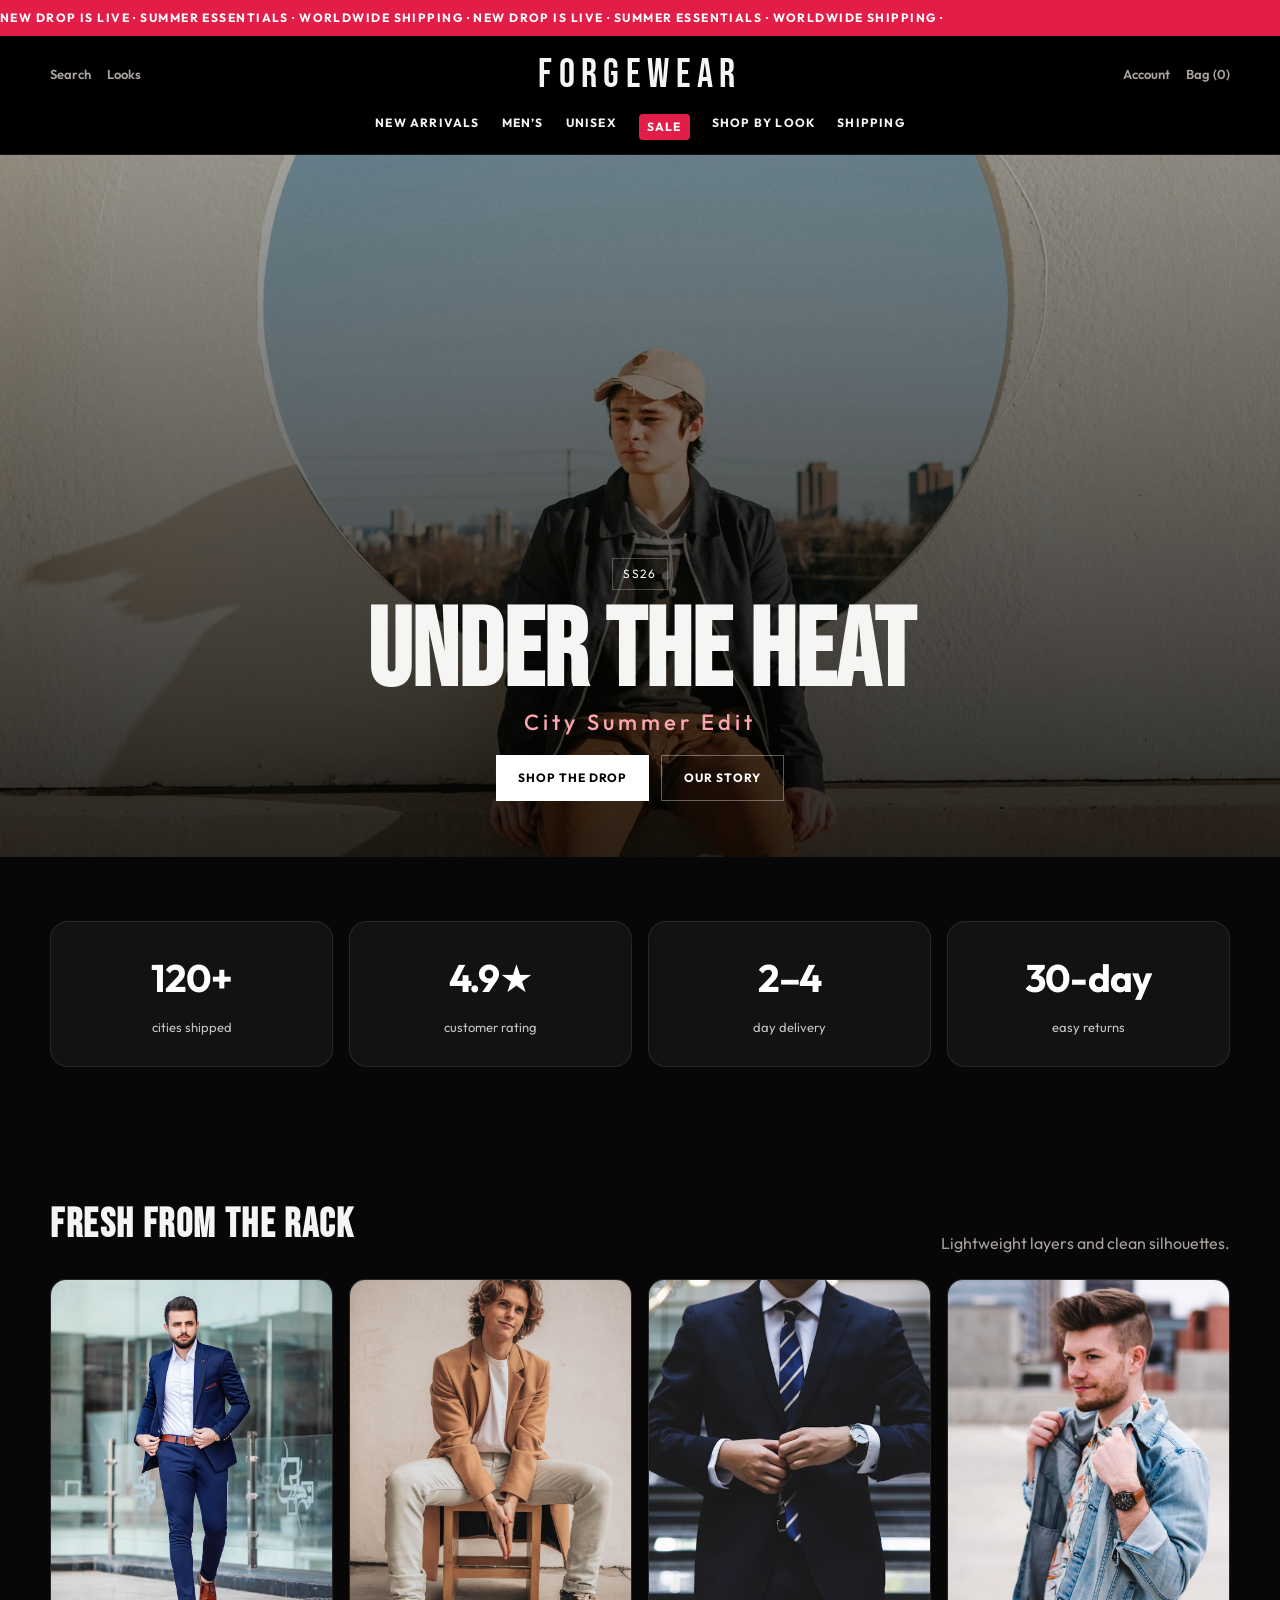
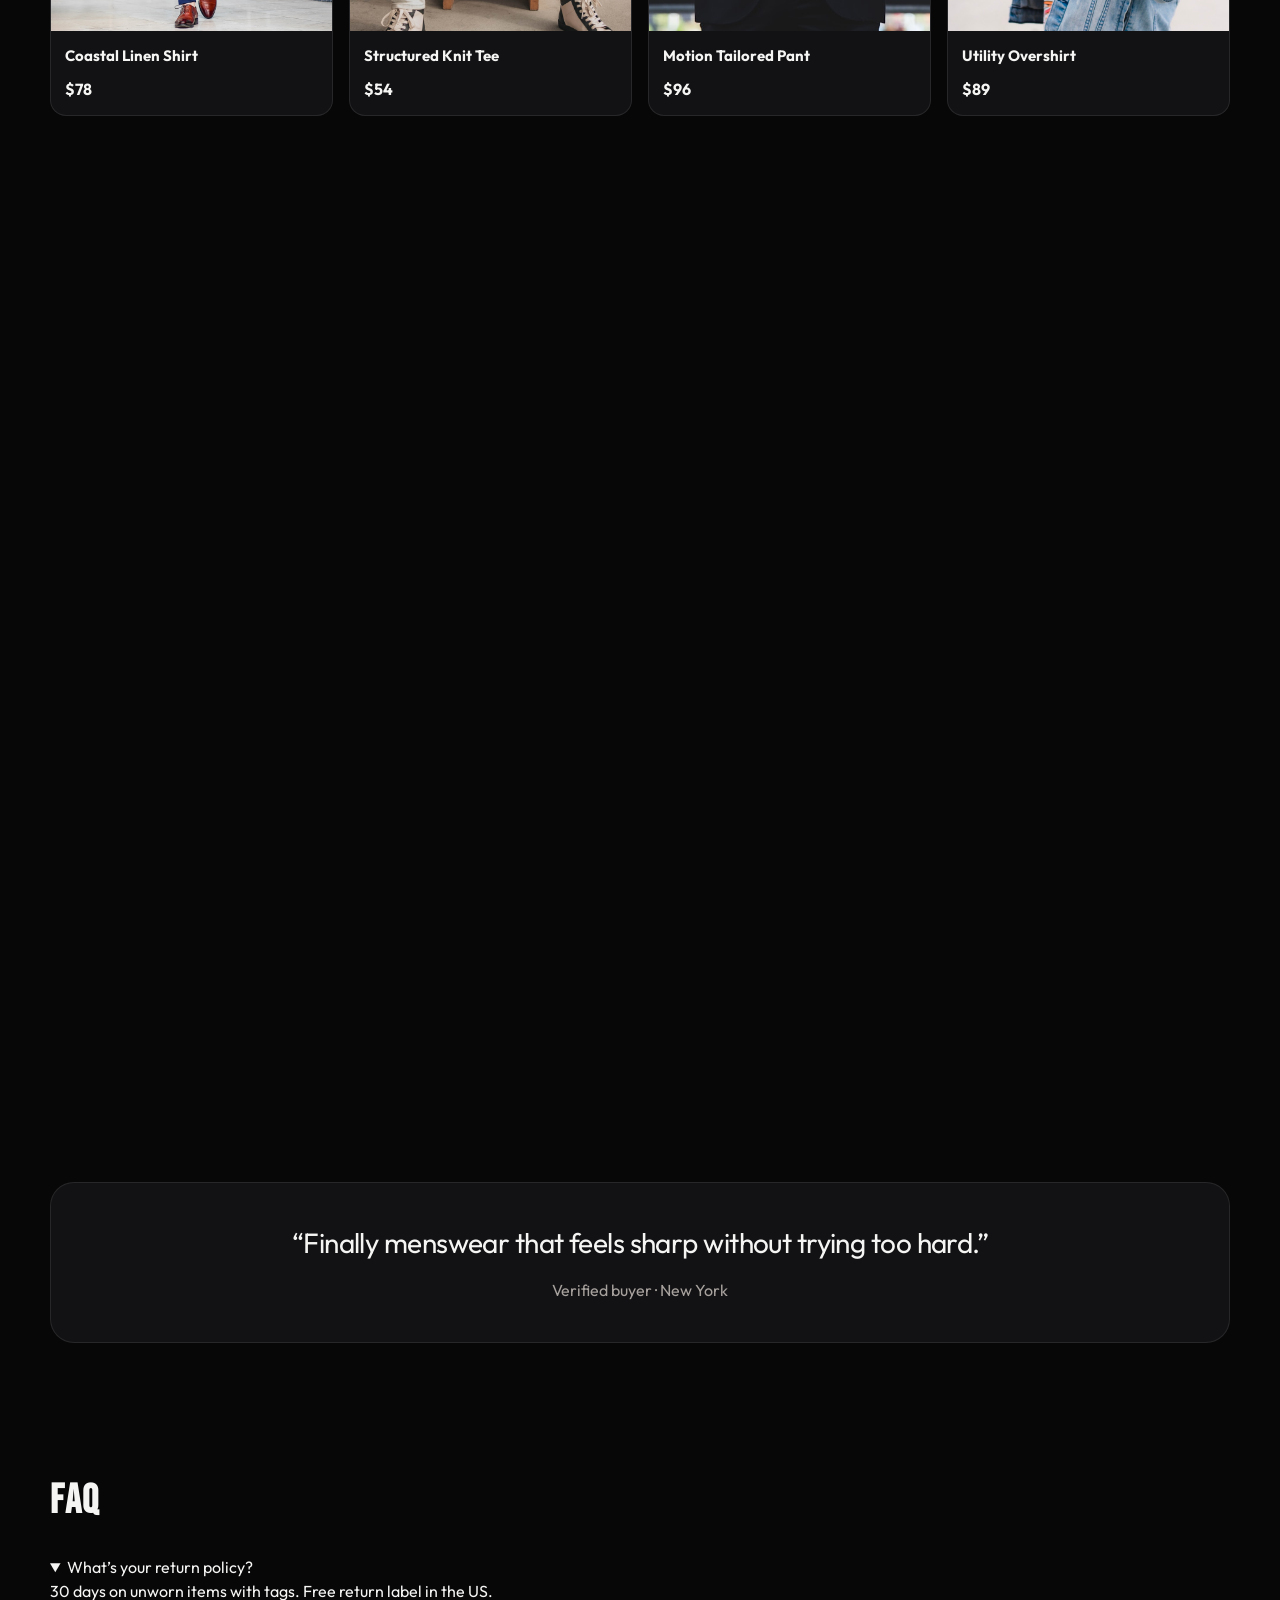
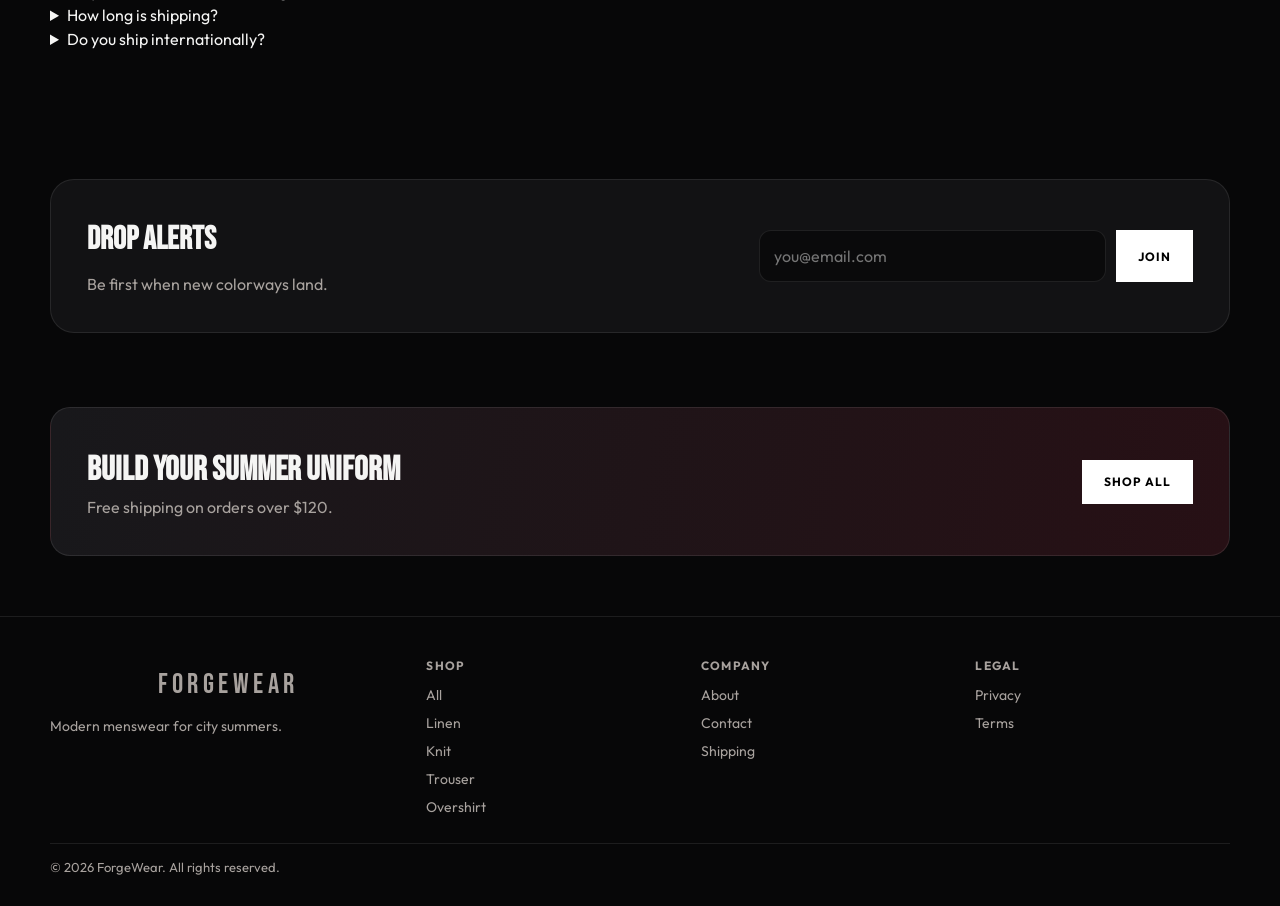
==== index.html @ 81a0ea83 "Add full professional sections and richer contact forms." ====
<!DOCTYPE html><html lang="en"><head><meta charset="utf-8"/><meta name="viewport" content="width=device-width,initial-scale=1"/>
<title>ForgeWear | Modern Menswear</title>
<meta name="description" content="ForgeWear premium menswear — seasonal drops, curated looks, fast checkout."/>
<link href="https://fonts.googleapis.com/css2?family=Bebas+Neue&family=Outfit:wght@400;500;600;700;800&display=swap" rel="stylesheet"/><link rel="stylesheet" href="styles.css"/></head><body>
<div class="ticker" aria-hidden="true"><div class="ticker-track">New drop is live · Summer essentials · Worldwide shipping · New drop is live · Summer essentials · Worldwide shipping · </div></div><header><div class="wrap nav">
<div class="nav-side"><a href="shop.html">Search</a><a href="about.html">Looks</a></div>
<a class="logo" href="index.html">FORGEWEAR</a>
<div class="nav-side right"><a href="contact.html">Account</a><a href="cart.html">Bag (<span data-cart-count>0</span>)</a><button class="nav-toggle" id="navToggle" aria-label="Menu">☰</button></div>
<nav class="nav-links-mobile" id="navLinks" style="display:none"><a href="shop.html">Shop</a><a href="about.html">About</a><a href="contact.html">Contact</a><a href="cart.html">Cart</a></nav>
</div>
<nav class="wrap menu"><a href="shop.html">New Arrivals</a><a href="shop.html">Men’s</a><a href="shop.html">Unisex</a><a class="sale" href="shop.html">Sale</a><a href="about.html">Shop by Look</a><a href="shipping.html">Shipping</a></nav></header>
<section class="hero" style="background-image:url('images/hero.jpg')"><div class="wrap hero-inner">
<span class="season">SS26</span><h1>UNDER THE HEAT<em>City Summer Edit</em></h1>
<div class="hero-actions"><a class="btn btn-solid" href="shop.html">Shop the Drop</a><a class="btn btn-line" href="about.html">Our Story</a></div>
</div></section>

<section><div class="wrap"><div class="stats-strip reveal" style="color:#fff">
<div class="stat-box" style="background:#121214;border-color:rgba(255,255,255,.09)"><b>120+</b><span>cities shipped</span></div>
<div class="stat-box" style="background:#121214;border-color:rgba(255,255,255,.09)"><b>4.9★</b><span>customer rating</span></div>
<div class="stat-box" style="background:#121214;border-color:rgba(255,255,255,.09)"><b>2–4</b><span>day delivery</span></div>
<div class="stat-box" style="background:#121214;border-color:rgba(255,255,255,.09)"><b>30-day</b><span>easy returns</span></div>
</div></div></section>

<section><div class="wrap"><div class="section-head reveal"><h2>FRESH FROM THE RACK</h2><p>Lightweight layers and clean silhouettes.</p></div>
<div class="grid"><a class="product reveal" href="product-linen.html"><img src="images/p1.jpg" alt="Coastal Linen Shirt"/><div class="product-body"><h3>Coastal Linen Shirt</h3><div class="price">$78</div></div></a><a class="product reveal" href="product-knit.html"><img src="images/p2.jpg" alt="Structured Knit Tee"/><div class="product-body"><h3>Structured Knit Tee</h3><div class="price">$54</div></div></a><a class="product reveal" href="product-trouser.html"><img src="images/p3.jpg" alt="Motion Tailored Pant"/><div class="product-body"><h3>Motion Tailored Pant</h3><div class="price">$96</div></div></a><a class="product reveal" href="product-jacket.html"><img src="images/p4.jpg" alt="Utility Overshirt"/><div class="product-body"><h3>Utility Overshirt</h3><div class="price">$89</div></div></a></div></div></section>

<section><div class="wrap"><div class="section-head reveal"><h2>HOW WE MAKE IT</h2></div>
<div class="process reveal">
<div class="step"><h3>Design</h3><p>City-tested fits and fabric hand-feel first.</p></div>
<div class="step"><h3>Source</h3><p>Responsible mills and durable hardware.</p></div>
<div class="step"><h3>Produce</h3><p>Small-batch drops to keep quality high.</p></div>
<div class="step"><h3>Deliver</h3><p>Fast shipping and 30-day returns.</p></div>
</div></div></section>

<section><div class="wrap grid-2">
<img class="split-img reveal" src="images/store.jpg" alt="Store"/>
<div class="reveal"><h2 style="font-family:Bebas Neue,sans-serif;font-size:40px">CITY-READY ESSENTIALS</h2>
<p class="muted" style="margin:12px 0">Pieces that earn a permanent spot in your rotation — no seasonal gimmicks.</p>
<a class="btn btn-solid" href="about.html">About ForgeWear</a></div>
</div></section>

<section><div class="wrap"><div class="quote-band reveal" style="background:#121214;border-color:rgba(255,255,255,.09)">
<blockquote>“Finally menswear that feels sharp without trying too hard.”</blockquote>
<p class="muted">Verified buyer · New York</p>
</div></div></section>

<section><div class="wrap"><div class="section-head reveal"><h2>FAQ</h2></div>
<div class="faq reveal">
<details open><summary>What’s your return policy?</summary><p>30 days on unworn items with tags. Free return label in the US.</p></details>
<details><summary>How long is shipping?</summary><p>2–4 business days standard in the US. Free over $120.</p></details>
<details><summary>Do you ship internationally?</summary><p>Yes — rates calculated at checkout.</p></details>
</div></div></section>

<section><div class="wrap"><div class="newsletter reveal" style="background:#121214;border-color:rgba(255,255,255,.09)">
<div><h2 style="font-family:Bebas Neue,sans-serif;font-size:32px">DROP ALERTS</h2><p class="muted" style="margin-top:8px">Be first when new colorways land.</p><p class="nl-success" style="display:none;margin-top:8px;color:#fda4af">You're on the list.</p></div>
<form id="newsletterForm" class="newsletter-form"><input type="email" required placeholder="you@email.com" style="color:#fff;background:#0a0a0b"/><button class="btn btn-solid" type="submit">Join</button></form>
</div></div></section>

<div class="cta reveal"><div><h2 style="font-family:Bebas Neue,sans-serif;font-size:34px">BUILD YOUR SUMMER UNIFORM</h2><p class="muted">Free shipping on orders over $120.</p></div><a class="btn btn-solid" href="shop.html">Shop all</a></div>
<footer><div class="wrap"><div class="footer-grid">
<div><a class="logo" href="index.html" style="font-size:28px">FORGEWEAR</a><p class="muted" style="margin-top:10px;font-size:14px">Modern menswear for city summers.</p></div>
<div><h4>Shop</h4><a href="shop.html">All</a><a href="product-linen.html">Linen</a><a href="product-knit.html">Knit</a><a href="product-trouser.html">Trouser</a><a href="product-jacket.html">Overshirt</a></div>
<div><h4>Company</h4><a href="about.html">About</a><a href="contact.html">Contact</a><a href="shipping.html">Shipping</a></div>
<div><h4>Legal</h4><a href="privacy.html">Privacy</a><a href="terms.html">Terms</a></div>
</div><div class="footer-bottom">© 2026 ForgeWear. All rights reserved.</div></div></footer>
<script>document.getElementById("navToggle")?.addEventListener("click",function(){var n=document.getElementById("navLinks");n.style.display=n.style.display==="flex"?"none":"flex";n.classList.toggle("open")});</script>
<script src="app.js"></script></body></html>
---- styles.css ----
:root{--bg:#070708;--panel:#121214;--text:#f5f5f4;--muted:#a8a29e;--red:#e11d48;--line:rgba(255,255,255,.09);--ease:cubic-bezier(.22,1,.36,1)}
*{box-sizing:border-box;margin:0;padding:0}html{scroll-behavior:smooth}body{font-family:Outfit,system-ui,sans-serif;background:var(--bg);color:var(--text);line-height:1.5}
a{color:inherit;text-decoration:none}img{max-width:100%;display:block}
.wrap{width:min(1180px,calc(100% - 32px));margin:0 auto}
.btn{display:inline-flex;align-items:center;justify-content:center;padding:13px 22px;font-weight:700;font-size:12px;letter-spacing:.08em;text-transform:uppercase;border:0;cursor:pointer;font-family:inherit;transition:transform .35s var(--ease)}
.btn:hover{transform:translateY(-3px)}.btn-solid{background:#fff;color:#000}.btn-line{border:1px solid rgba(255,255,255,.35);background:transparent;color:#fff}.btn-full{width:100%}
.ticker{background:var(--red);color:#fff;font-size:12px;font-weight:700;letter-spacing:.12em;text-transform:uppercase;overflow:hidden;white-space:nowrap}
.ticker-track{display:inline-block;padding:9px 0;animation:marquee 22s linear infinite}
@keyframes marquee{to{transform:translateX(-50%)}}
header{border-bottom:1px solid var(--line);background:rgba(0,0,0,.9);backdrop-filter:blur(12px);position:sticky;top:0;z-index:30}
.nav{display:grid;grid-template-columns:1fr auto 1fr;align-items:center;min-height:78px;gap:12px}
.logo{font-family:"Bebas Neue",sans-serif;font-size:40px;letter-spacing:.16em;text-align:center}
.nav-side{display:flex;gap:16px;align-items:center;color:var(--muted);font-size:13px;font-weight:600}
.nav-side.right{justify-content:flex-end}
.menu{display:flex;justify-content:center;gap:22px;padding:0 0 14px;font-size:12px;font-weight:700;letter-spacing:.1em;text-transform:uppercase}
.menu a.active,.sale{color:#fff}.sale{background:var(--red);padding:4px 8px;border-radius:4px}
.nav-toggle{display:none;background:0;border:0;color:#fff;font-size:22px;justify-self:end}
.hero{position:relative;min-height:78vh;display:grid;place-items:end center;background-size:cover;background-position:center;padding:48px 0 56px}
.hero::before{content:"";position:absolute;inset:0;background:linear-gradient(180deg,rgba(0,0,0,.25),rgba(0,0,0,.78))}
.hero-inner{position:relative;z-index:1;text-align:center}
.season{display:inline-block;border:1px solid rgba(255,255,255,.25);padding:6px 10px;font-size:12px;letter-spacing:.14em;margin-bottom:14px}
h1{font-family:"Bebas Neue",sans-serif;font-size:clamp(56px,10vw,110px);line-height:.9}
h1 em{display:block;font-family:Outfit,sans-serif;font-style:normal;font-size:.2em;letter-spacing:.18em;color:#fda4af;margin-top:10px;font-weight:500}
.hero-actions{display:flex;gap:12px;justify-content:center;margin-top:22px;flex-wrap:wrap}
.page-hero{padding:56px 0 28px;border-bottom:1px solid var(--line)}.page-hero h1{font-size:clamp(40px,6vw,64px)}.page-hero p{color:var(--muted);margin-top:10px}
section{padding:64px 0}.section-head{display:flex;justify-content:space-between;align-items:end;gap:16px;margin-bottom:24px;flex-wrap:wrap}
.section-head h2{font-family:"Bebas Neue",sans-serif;font-size:40px;letter-spacing:.04em}.section-head p{color:var(--muted);max-width:40ch}
.grid{display:grid;grid-template-columns:repeat(4,1fr);gap:16px}.grid-2{display:grid;grid-template-columns:1fr 1fr;gap:28px;align-items:center}
.product{background:var(--panel);border:1px solid var(--line);border-radius:16px;overflow:hidden;transition:transform .45s var(--ease)}
.product:hover{transform:translateY(-10px)}.product img{aspect-ratio:4/5;object-fit:cover;width:100%}
.product-body{padding:14px}.product-body h3{font-size:15px;margin-bottom:4px}.product-body p{color:var(--muted);font-size:13px}.price{margin-top:10px;font-weight:700}
.split-img{border-radius:18px;aspect-ratio:4/3;object-fit:cover;width:100%}.muted{color:var(--muted)}
.cta{margin:10px auto 60px;width:min(1180px,calc(100% - 32px));border:1px solid var(--line);border-radius:20px;padding:36px;display:flex;justify-content:space-between;gap:16px;align-items:center;flex-wrap:wrap;background:linear-gradient(100deg,#18181b,#271015)}
.form{display:grid;gap:12px;max-width:480px}.form label{font-size:13px;font-weight:700}
.form input,.form textarea{width:100%;padding:12px;border-radius:10px;border:1px solid var(--line);background:#111;color:#fff;font:inherit}
.form-success{display:none;padding:14px;border-radius:10px;background:rgba(225,29,72,.15);color:#fda4af;font-weight:700}.form-success.show{display:block}
.cart-row{display:flex;gap:14px;align-items:center;padding:14px 0;border-bottom:1px solid var(--line)}.cart-row img{width:72px;height:90px;object-fit:cover;border-radius:8px}
footer{border-top:1px solid var(--line);padding:40px 0 28px}.footer-grid{display:grid;grid-template-columns:1.4fr 1fr 1fr 1fr;gap:20px;margin-bottom:18px}
.footer-grid h4{font-size:12px;letter-spacing:.1em;text-transform:uppercase;color:var(--muted);margin-bottom:10px}
.footer-grid a{display:block;color:var(--muted);font-size:14px;margin:7px 0}.footer-bottom{color:var(--muted);font-size:13px;border-top:1px solid var(--line);padding-top:14px}
.reveal{opacity:0;transform:translateY(24px);transition:.75s var(--ease)}.reveal.in{opacity:1;transform:none}
@media(max-width:900px){.nav{grid-template-columns:1fr auto}.nav-side:not(.right),.menu{display:none}.nav-toggle{display:block}.nav-links-mobile{display:none;grid-column:1/-1;flex-direction:column;gap:12px;padding:0 0 16px}.nav-links-mobile.open{display:flex}.grid,.grid-2,.footer-grid{grid-template-columns:1fr 1fr}.footer-grid{grid-template-columns:1fr}}

/* ---- professional sections ---- */
.stats-strip{display:grid;grid-template-columns:repeat(4,1fr);gap:16px;margin:0}
.stat-box{text-align:center;padding:28px 16px;border:1px solid var(--line,rgba(0,0,0,.08));border-radius:18px;background:var(--card,#fff)}
.stat-box b{display:block;font-size:clamp(28px,3vw,40px);letter-spacing:-.03em;margin-bottom:6px}
.stat-box span{font-size:13px;opacity:.75}
.logos-row{display:flex;flex-wrap:wrap;gap:18px 32px;align-items:center;justify-content:center;opacity:.75;font-weight:700;letter-spacing:.06em;font-size:13px;text-transform:uppercase}
.logos-row span{padding:10px 14px;border:1px solid var(--line,rgba(0,0,0,.08));border-radius:999px}
.process{display:grid;grid-template-columns:repeat(4,1fr);gap:16px;counter-reset:step}
.process .step{position:relative;padding:22px;border-radius:18px;border:1px solid var(--line,rgba(0,0,0,.08));background:var(--card,#fff)}
.process .step::before{counter-increment:step;content:counter(step,decimal-leading-zero);display:block;font-weight:800;font-size:22px;margin-bottom:10px}
.process .step h3{margin-bottom:8px;font-size:17px}
.process .step p{font-size:14px;opacity:.75;line-height:1.55}
.integrations{display:grid;grid-template-columns:repeat(6,1fr);gap:10px}
.integrations div{text-align:center;padding:16px 8px;border-radius:14px;border:1px solid var(--line,rgba(0,0,0,.08));font-size:12px;font-weight:700;background:var(--card,#fff)}
.newsletter{display:grid;grid-template-columns:1.2fr .8fr;gap:20px;align-items:center;padding:36px;border-radius:24px;border:1px solid var(--line,rgba(0,0,0,.08));background:var(--card,#fff)}
.newsletter form{display:flex;gap:10px;flex-wrap:wrap}
.newsletter input{flex:1;min-width:200px;padding:13px 14px;border-radius:12px;border:1px solid var(--line,rgba(0,0,0,.12));font:inherit}
.contact-grid{display:grid;grid-template-columns:1.1fr .9fr;gap:28px;align-items:start}
.contact-cards{display:grid;gap:12px}
.contact-card{padding:18px;border-radius:16px;border:1px solid var(--line,rgba(0,0,0,.08));background:var(--card,#fff)}
.contact-card h4{margin-bottom:6px;font-size:15px}
.contact-card p{font-size:14px;opacity:.8;line-height:1.5}
.form-row{display:grid;grid-template-columns:1fr 1fr;gap:12px}
.map-box{border-radius:18px;min-height:200px;border:1px solid var(--line,rgba(0,0,0,.08));display:grid;place-items:center;padding:24px;text-align:center;background:linear-gradient(145deg,rgba(127,127,127,.08),rgba(127,127,127,.02))}
.quote-band{padding:40px;border-radius:24px;border:1px solid var(--line,rgba(0,0,0,.08));text-align:center;background:var(--card,#fff)}
.quote-band blockquote{font-size:clamp(20px,2.6vw,28px);line-height:1.4;max-width:40ch;margin:0 auto 16px;letter-spacing:-.02em}
@media(max-width:900px){
  .stats-strip,.process,.integrations,.newsletter,.contact-grid,.form-row{grid-template-columns:1fr}
  .integrations{grid-template-columns:repeat(3,1fr)}
  .stats-strip{grid-template-columns:1fr 1fr}
}
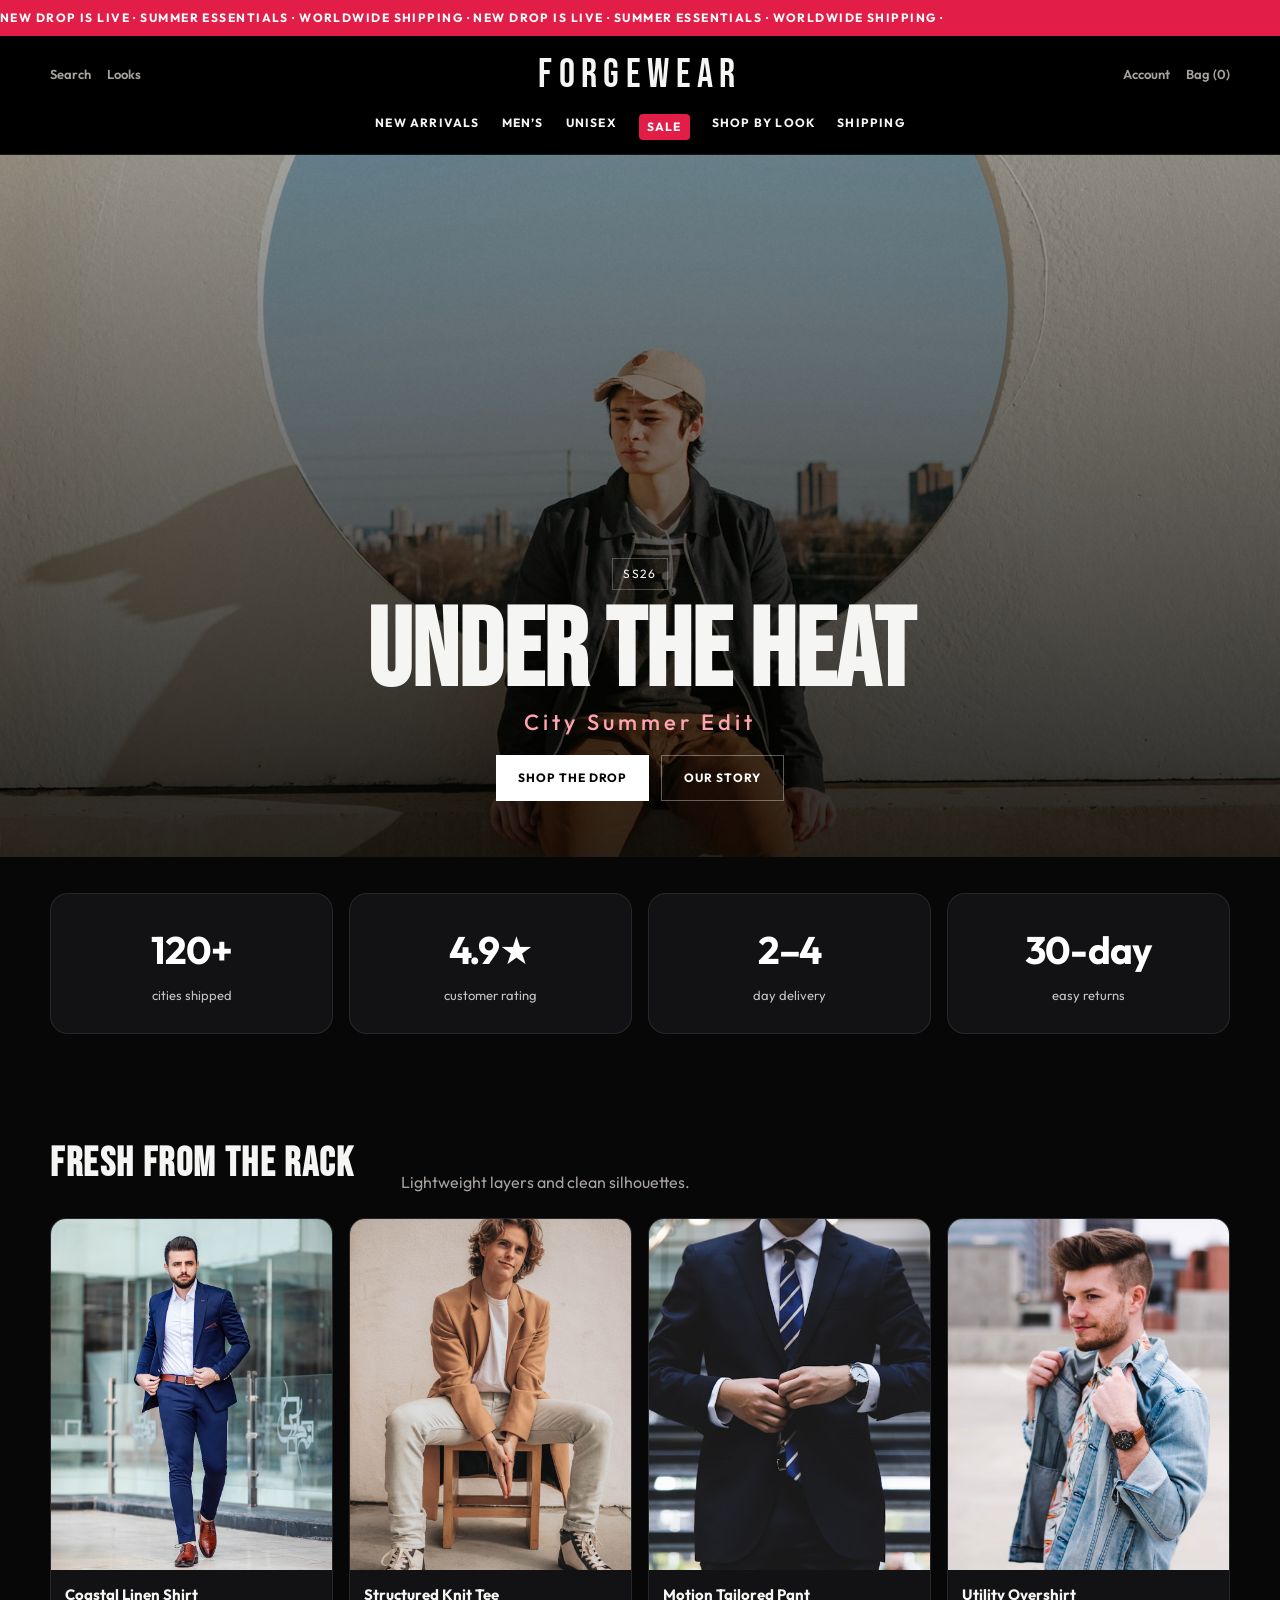
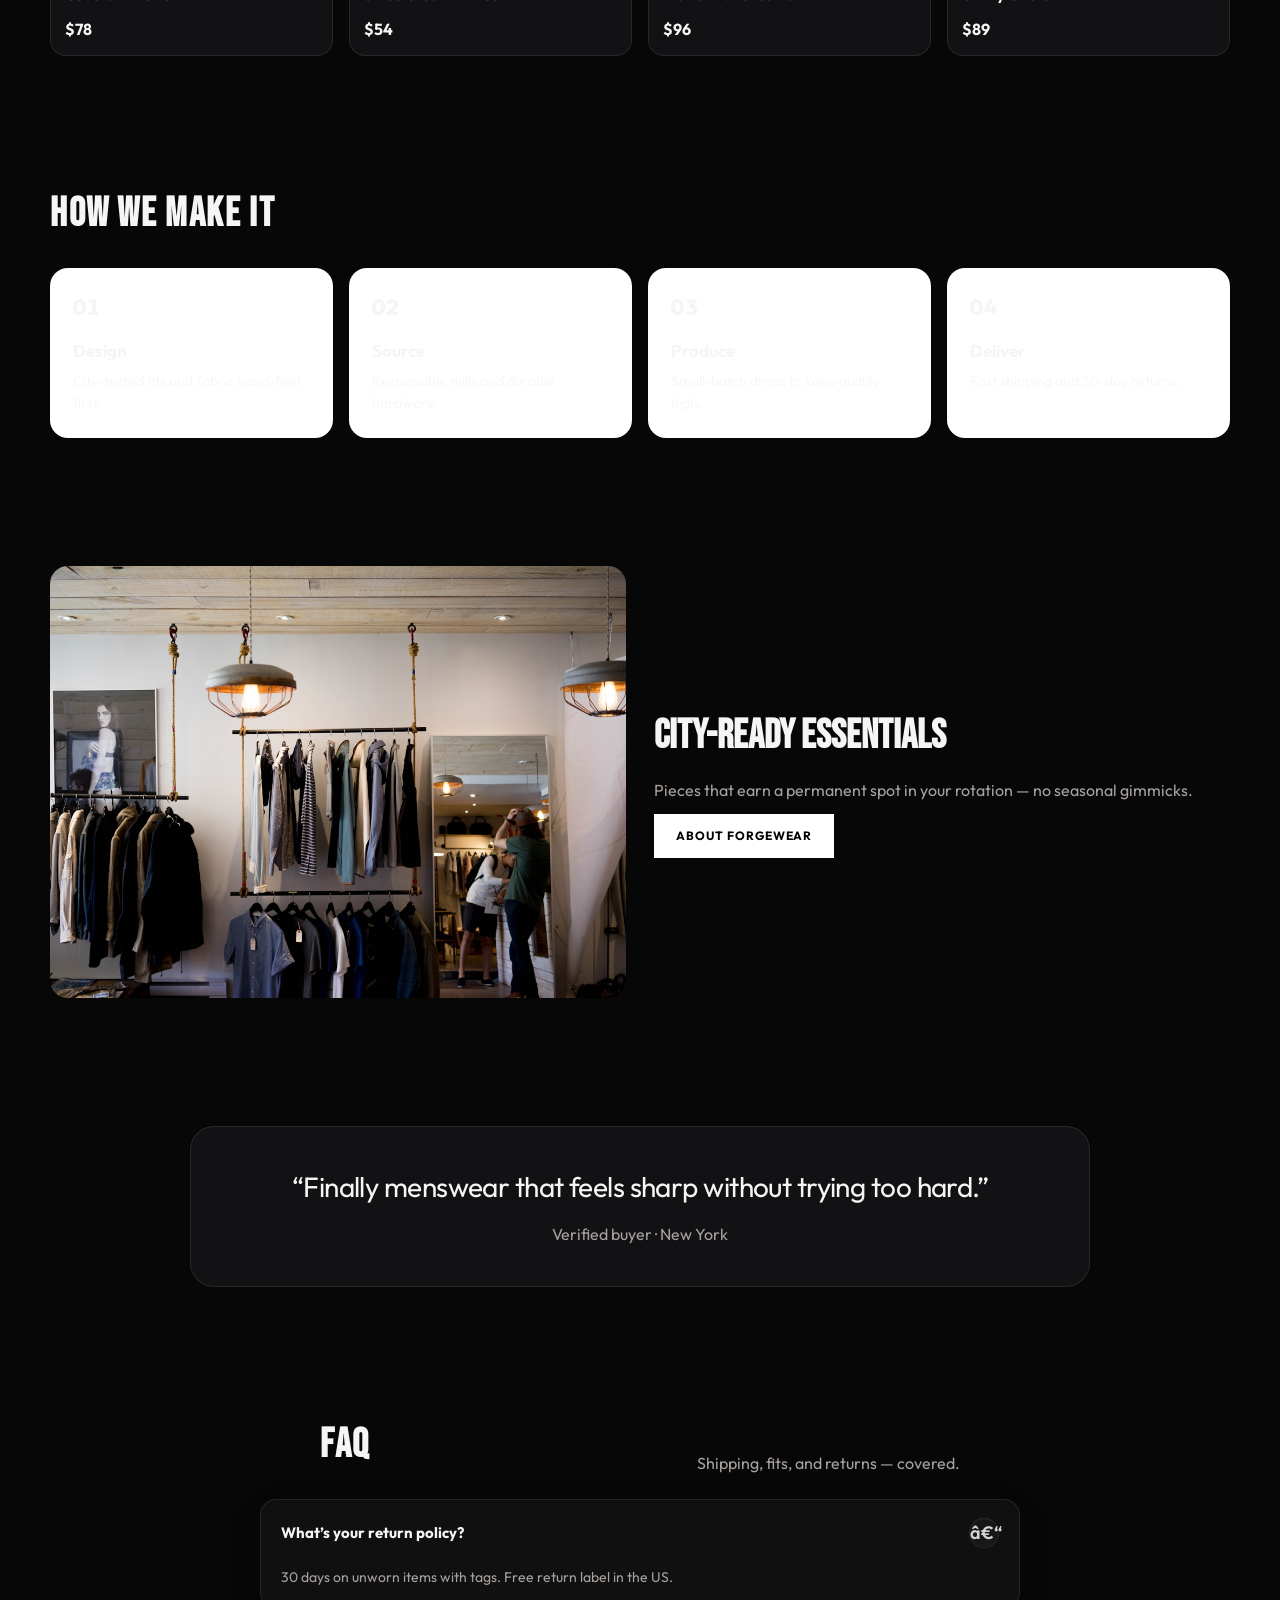
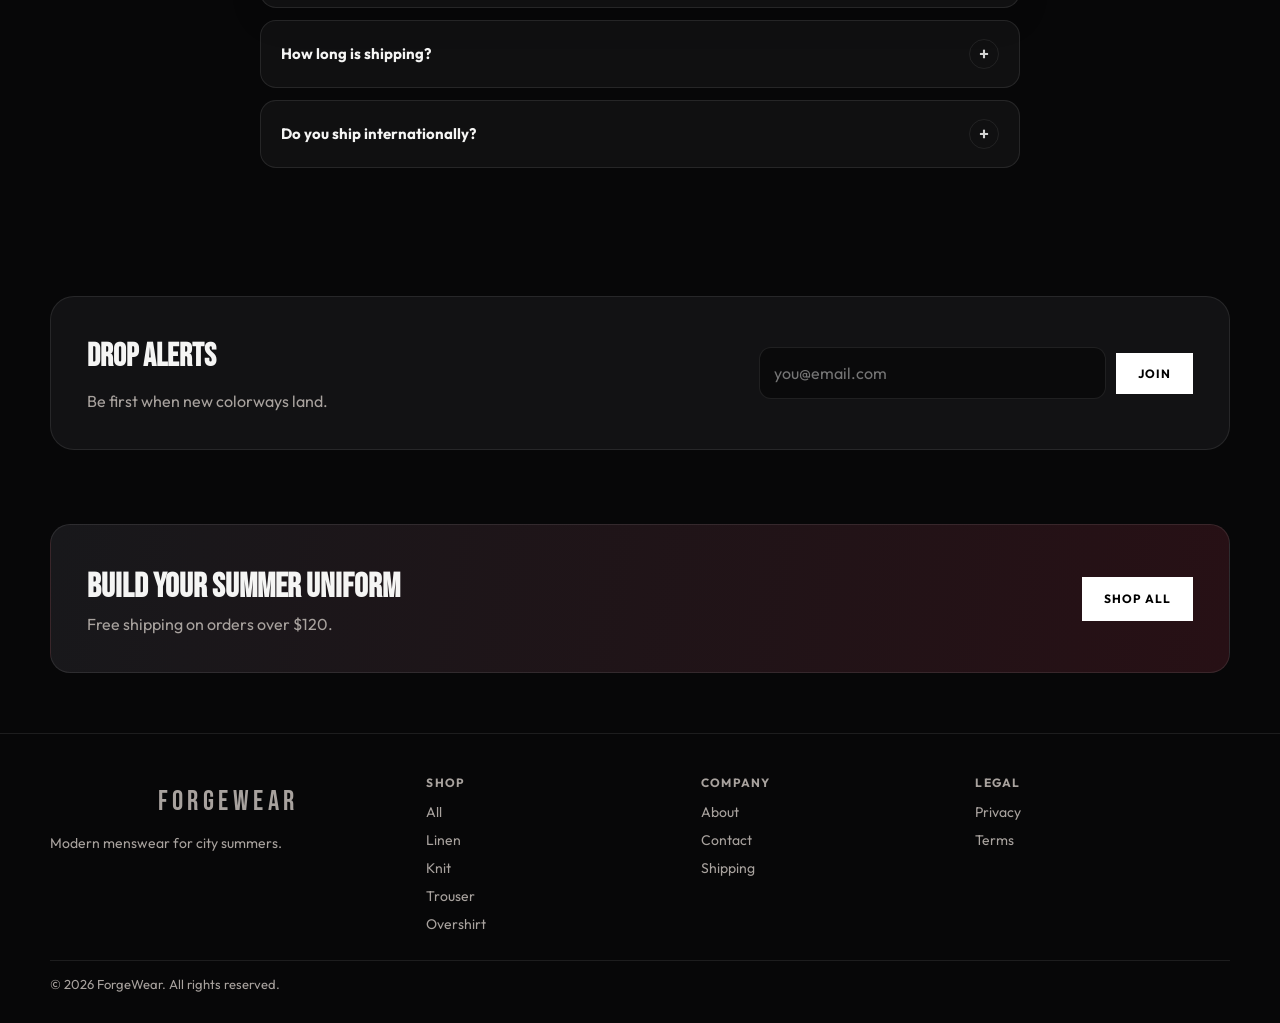
==== commit 0db98349: "Polish frontend: FAQ accordion, section alignment, tighter spacing." ====
--- a/index.html
+++ b/index.html
@@ -14,7 +14,7 @@
 <div class="hero-actions"><a class="btn btn-solid" href="shop.html">Shop the Drop</a><a class="btn btn-line" href="about.html">Our Story</a></div>
 </div></section>
 
-<section><div class="wrap"><div class="stats-strip reveal" style="color:#fff">
+<section class="section-tight"><div class="wrap"><div class="stats-strip reveal" style="color:#fff">
 <div class="stat-box" style="background:#121214;border-color:rgba(255,255,255,.09)"><b>120+</b><span>cities shipped</span></div>
 <div class="stat-box" style="background:#121214;border-color:rgba(255,255,255,.09)"><b>4.9★</b><span>customer rating</span></div>
 <div class="stat-box" style="background:#121214;border-color:rgba(255,255,255,.09)"><b>2–4</b><span>day delivery</span></div>
@@ -44,7 +44,7 @@
 <p class="muted">Verified buyer · New York</p>
 </div></div></section>
 
-<section><div class="wrap"><div class="section-head reveal"><h2>FAQ</h2></div>
+<section><div class="wrap"><div class="section-head center reveal"><h2>FAQ</h2><p>Shipping, fits, and returns — covered.</p></div>
 <div class="faq reveal">
 <details open><summary>What’s your return policy?</summary><p>30 days on unworn items with tags. Free return label in the US.</p></details>
 <details><summary>How long is shipping?</summary><p>2–4 business days standard in the US. Free over $120.</p></details>
--- a/styles.css
+++ b/styles.css
@@ -1,4 +1,4 @@
-
+﻿
 :root{--bg:#070708;--panel:#121214;--text:#f5f5f4;--muted:#a8a29e;--red:#e11d48;--line:rgba(255,255,255,.09);--ease:cubic-bezier(.22,1,.36,1)}
 *{box-sizing:border-box;margin:0;padding:0}html{scroll-behavior:smooth}body{font-family:Outfit,system-ui,sans-serif;background:var(--bg);color:var(--text);line-height:1.5}
 a{color:inherit;text-decoration:none}img{max-width:100%;display:block}
@@ -74,3 +74,184 @@
   .stats-strip{grid-template-columns:1fr 1fr}
 }
 
+/* ==== frontend polish: alignment, FAQ, sections ==== */
+.section-tight { padding: 36px 0 !important; }
+.section-head { max-width: 640px; }
+.section-head.center { text-align: center; margin-left: auto; margin-right: auto; }
+.section-head.center + .stats-strip,
+.section-head.center + .process,
+.section-head.center + .grid-3,
+.section-head.center + .faq,
+.section-head.center + .integrations { }
+
+.grid-3 > .card,
+.grid > .product,
+.grid > .card {
+  height: 100%;
+  display: flex;
+  flex-direction: column;
+}
+.card p:last-child { margin-top: auto; }
+
+/* FAQ â€” professional accordion */
+.faq {
+  max-width: 760px;
+  margin: 0 auto;
+  display: grid;
+  gap: 12px;
+}
+.faq details {
+  border: 1px solid var(--line, rgba(255,255,255,.12));
+  border-radius: 16px;
+  padding: 0;
+  margin: 0;
+  background: var(--card, rgba(255,255,255,.04));
+  overflow: hidden;
+  transition: border-color .25s, box-shadow .25s, transform .25s;
+}
+.faq details:hover {
+  border-color: rgba(127,127,127,.35);
+}
+.faq details[open] {
+  box-shadow: 0 12px 36px rgba(0,0,0,.08);
+}
+.faq summary {
+  cursor: pointer;
+  font-weight: 700;
+  list-style: none;
+  display: flex;
+  align-items: center;
+  justify-content: space-between;
+  gap: 16px;
+  padding: 18px 20px;
+  line-height: 1.35;
+  font-size: 15px;
+}
+.faq summary::-webkit-details-marker { display: none; }
+.faq summary::after {
+  content: "+";
+  flex: 0 0 auto;
+  width: 28px;
+  height: 28px;
+  border-radius: 50%;
+  display: grid;
+  place-items: center;
+  font-size: 18px;
+  font-weight: 600;
+  line-height: 1;
+  border: 1px solid var(--line, rgba(127,127,127,.25));
+  opacity: .85;
+  transition: transform .25s, background .25s;
+}
+.faq details[open] summary::after {
+  content: "â€“";
+  transform: none;
+  background: rgba(127,127,127,.08);
+}
+.faq details p {
+  margin: 0;
+  padding: 0 20px 18px;
+  color: var(--muted, #6b7280);
+  font-size: 14px;
+  line-height: 1.65;
+  max-width: 62ch;
+}
+
+/* Process polish */
+.process {
+  align-items: stretch;
+}
+.process .step {
+  height: 100%;
+  display: flex;
+  flex-direction: column;
+}
+.process .step::before {
+  font-variant-numeric: tabular-nums;
+  letter-spacing: .04em;
+  margin-bottom: 14px;
+}
+
+/* Stats / logos alignment */
+.stats-strip {
+  align-items: stretch;
+}
+.stat-box {
+  display: flex;
+  flex-direction: column;
+  justify-content: center;
+  min-height: 120px;
+}
+.logos-row {
+  gap: 12px 14px;
+  justify-content: center;
+}
+
+/* Newsletter / CTA alignment */
+.newsletter {
+  align-items: center;
+}
+.newsletter form {
+  width: 100%;
+  align-items: center;
+}
+.newsletter input {
+  min-height: 48px;
+}
+.cta-band {
+  align-items: center;
+}
+
+/* Contact form should fill grid column */
+.contact-grid .form {
+  max-width: none;
+  width: 100%;
+}
+.form-row {
+  align-items: start;
+}
+.form label {
+  display: block;
+  margin-bottom: 6px;
+}
+.form input[type="checkbox"] {
+  width: auto;
+  display: inline-block;
+  vertical-align: middle;
+}
+
+/* Quote band */
+.quote-band {
+  max-width: 900px;
+  margin-left: auto;
+  margin-right: auto;
+}
+
+/* Integrations wrap nicely */
+.integrations {
+  align-items: stretch;
+}
+.integrations div {
+  display: grid;
+  place-items: center;
+  min-height: 56px;
+}
+
+@media (max-width: 900px) {
+  .stats-strip { grid-template-columns: 1fr 1fr !important; }
+  .process { grid-template-columns: 1fr !important; }
+  .integrations { grid-template-columns: repeat(3, 1fr) !important; }
+  .newsletter, .contact-grid, .form-row { grid-template-columns: 1fr !important; }
+  .faq summary { font-size: 14px; padding: 16px; }
+  .faq details p { padding: 0 16px 16px; }
+  .section-tight { padding: 28px 0 !important; }
+}
+
+.check-row label{display:flex;align-items:flex-start;gap:10px;font-weight:600;line-height:1.45;cursor:pointer}
+.check-row input{margin-top:3px}
+.nav{flex-wrap:wrap}
+.nav .btn{white-space:nowrap}
+@media(max-width:1100px){
+  .nav-links{gap:14px;font-size:13px}
+}
+
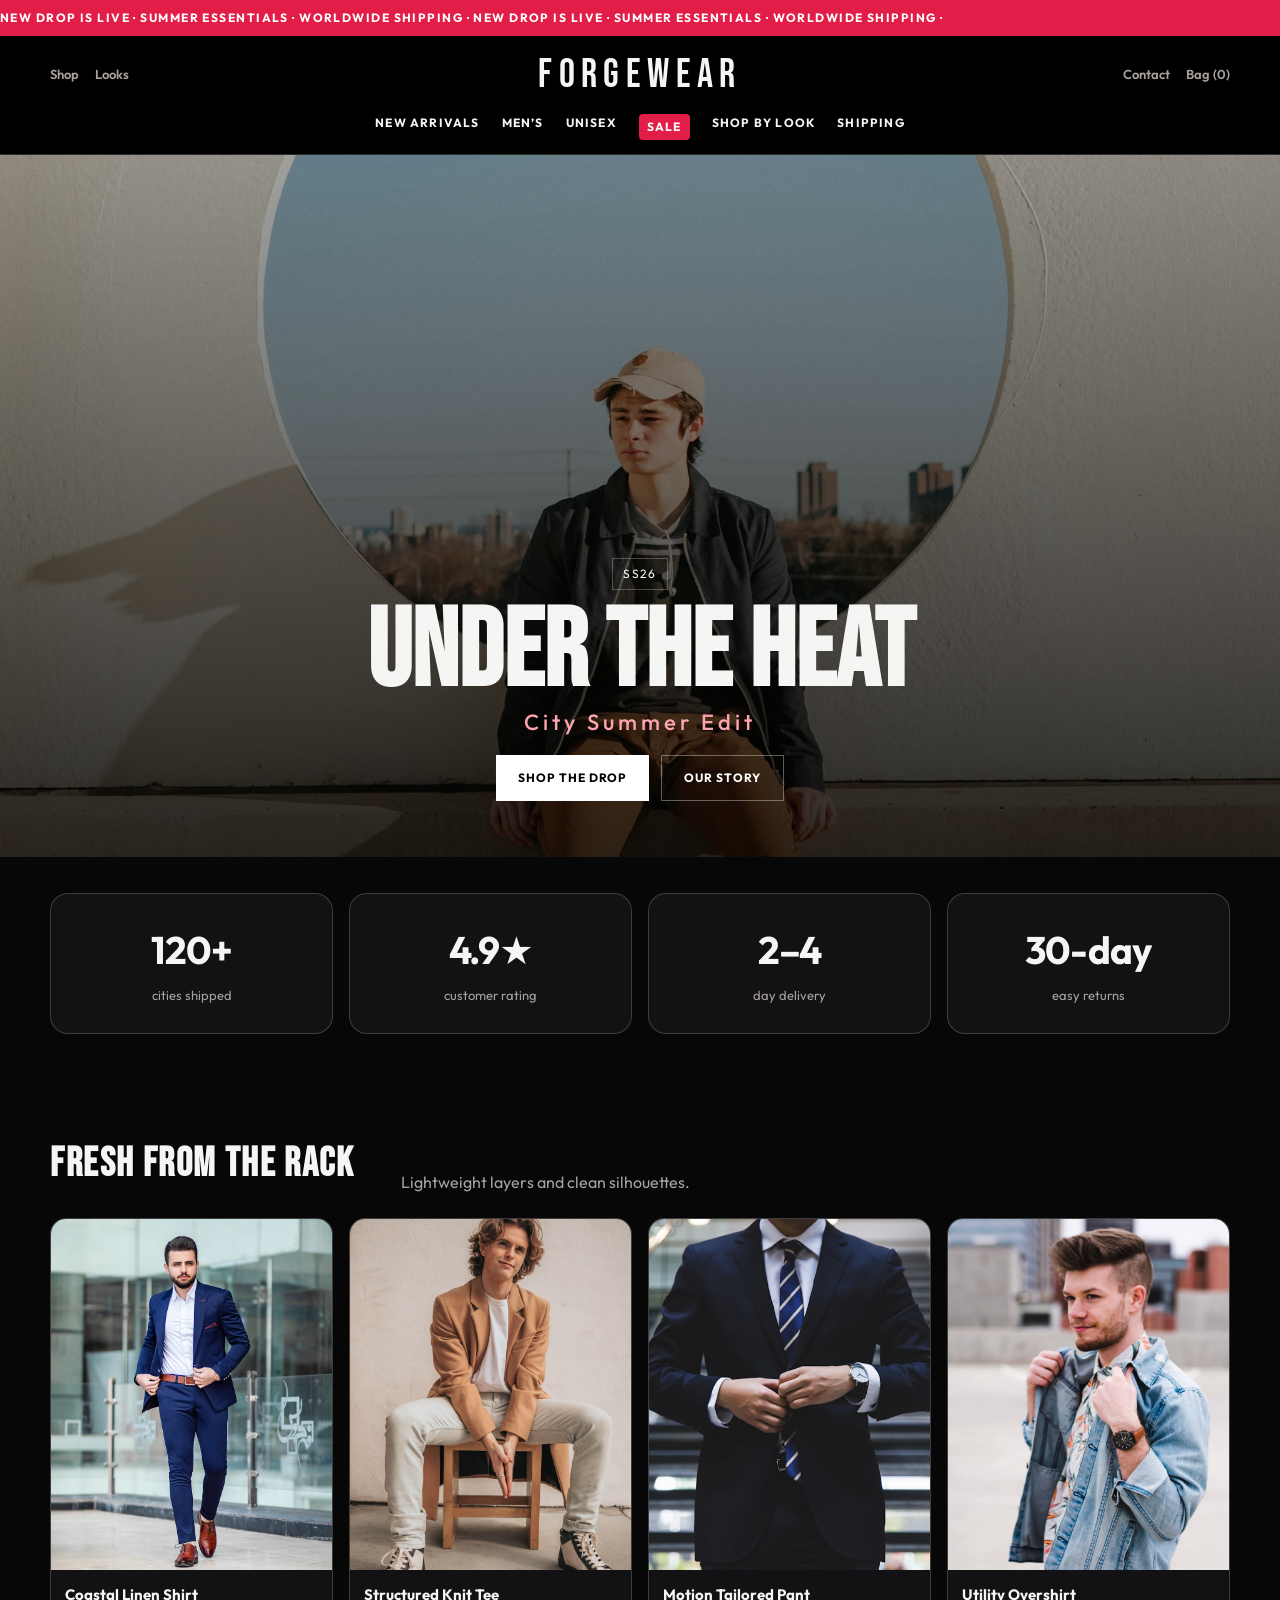
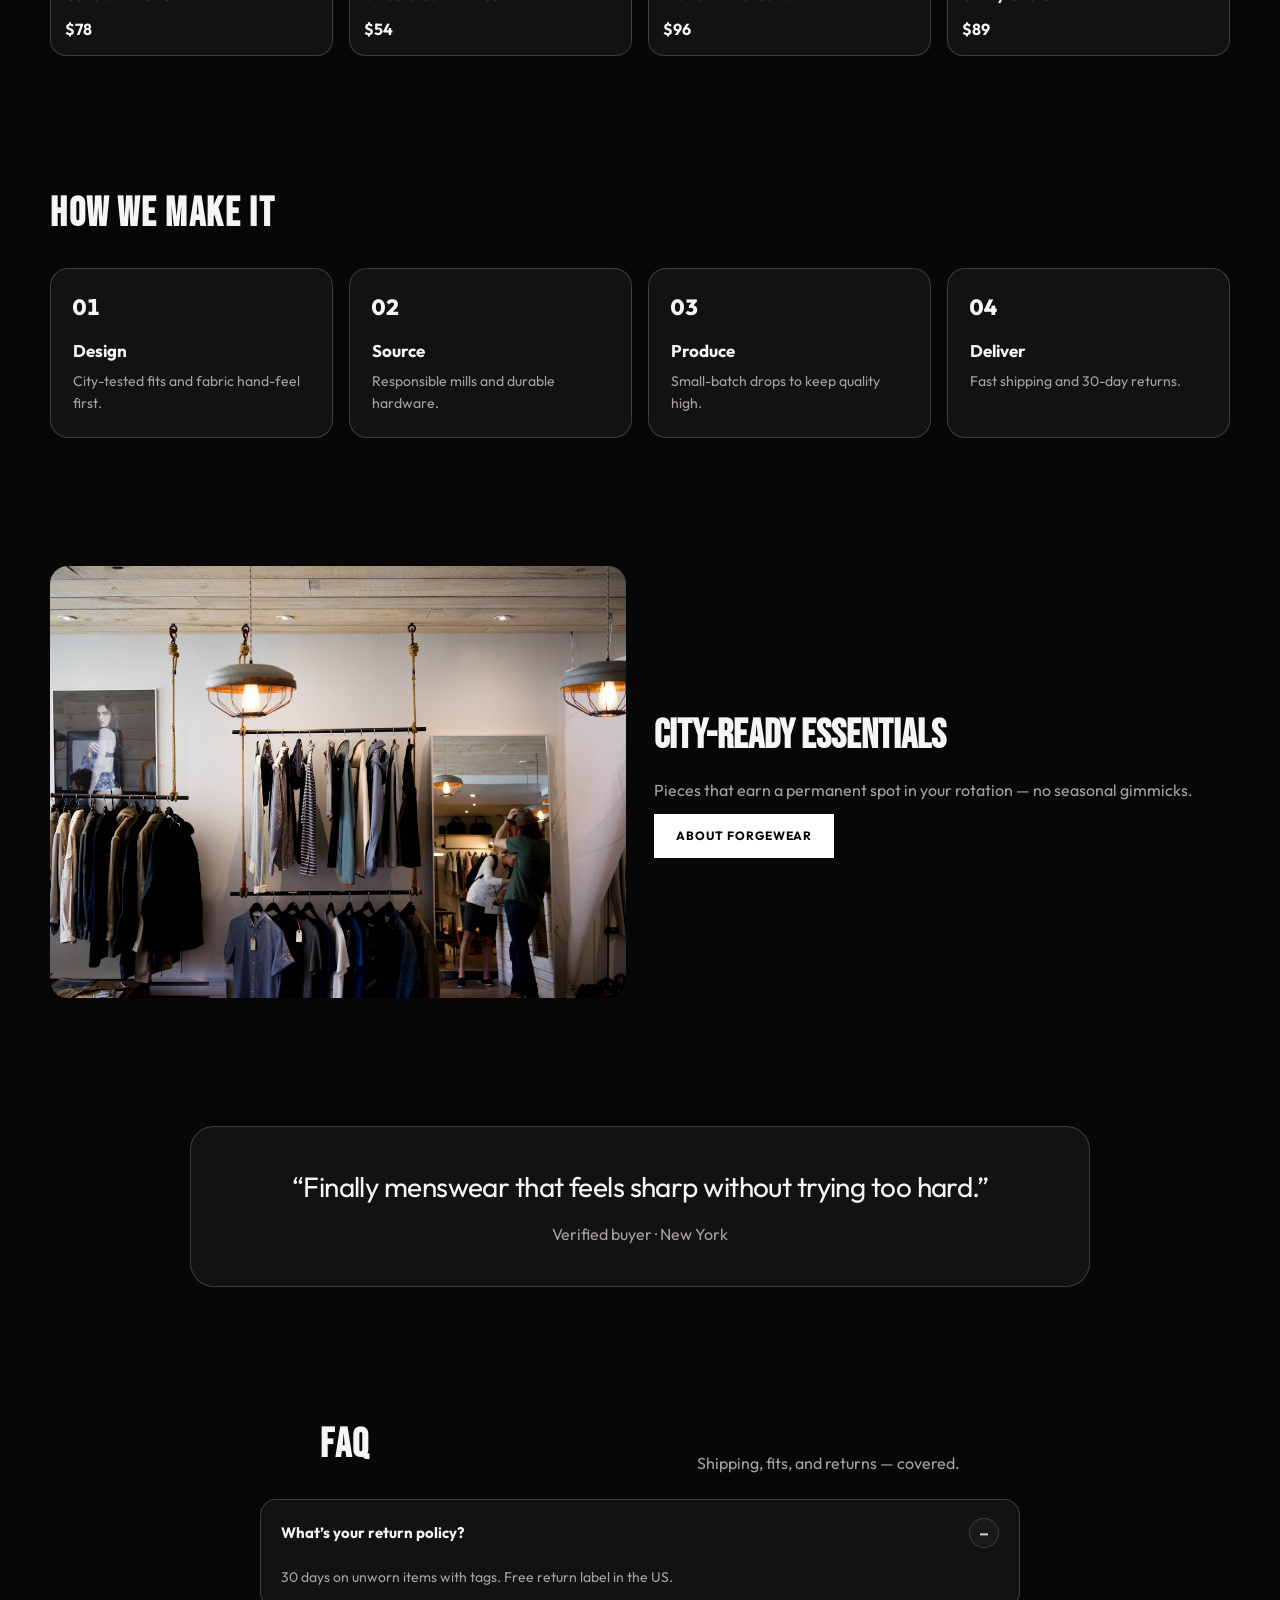
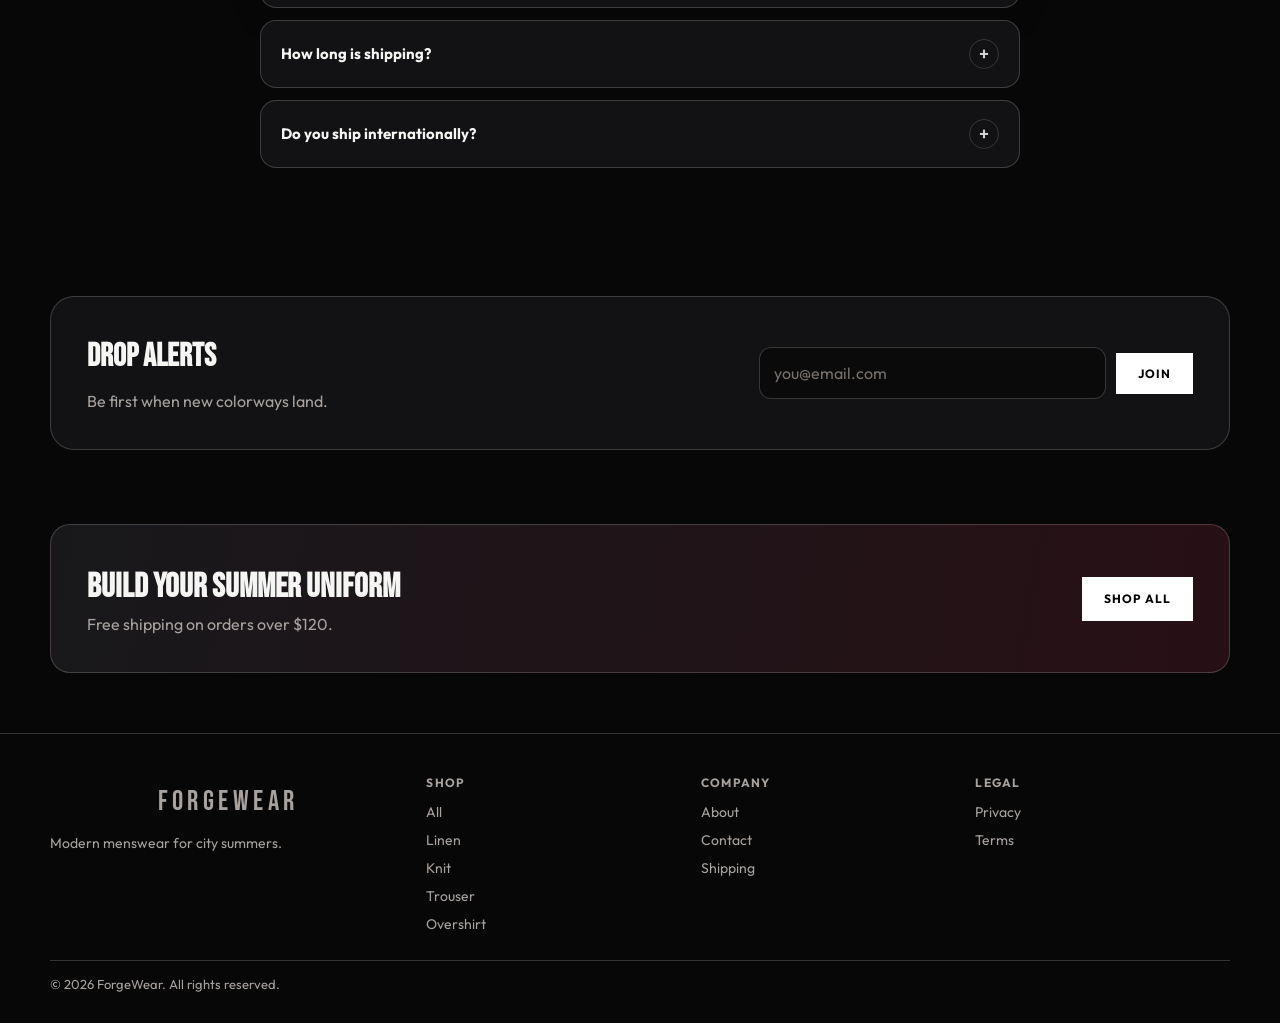
==== commit 21a1f02b: "Fix contrast, button readability, and working filters/links." ====
--- a/index.html
+++ b/index.html
@@ -3,9 +3,9 @@
 <meta name="description" content="ForgeWear premium menswear — seasonal drops, curated looks, fast checkout."/>
 <link href="https://fonts.googleapis.com/css2?family=Bebas+Neue&family=Outfit:wght@400;500;600;700;800&display=swap" rel="stylesheet"/><link rel="stylesheet" href="styles.css"/></head><body>
 <div class="ticker" aria-hidden="true"><div class="ticker-track">New drop is live · Summer essentials · Worldwide shipping · New drop is live · Summer essentials · Worldwide shipping · </div></div><header><div class="wrap nav">
-<div class="nav-side"><a href="shop.html">Search</a><a href="about.html">Looks</a></div>
+<div class="nav-side"><a href="shop.html">Shop</a><a href="about.html">Looks</a></div>
 <a class="logo" href="index.html">FORGEWEAR</a>
-<div class="nav-side right"><a href="contact.html">Account</a><a href="cart.html">Bag (<span data-cart-count>0</span>)</a><button class="nav-toggle" id="navToggle" aria-label="Menu">☰</button></div>
+<div class="nav-side right"><a href="contact.html">Contact</a><a href="cart.html">Bag (<span data-cart-count>0</span>)</a><button class="nav-toggle" id="navToggle" aria-label="Menu">☰</button></div>
 <nav class="nav-links-mobile" id="navLinks" style="display:none"><a href="shop.html">Shop</a><a href="about.html">About</a><a href="contact.html">Contact</a><a href="cart.html">Cart</a></nav>
 </div>
 <nav class="wrap menu"><a href="shop.html">New Arrivals</a><a href="shop.html">Men’s</a><a href="shop.html">Unisex</a><a class="sale" href="shop.html">Sale</a><a href="about.html">Shop by Look</a><a href="shipping.html">Shipping</a></nav></header>
--- a/styles.css
+++ b/styles.css
@@ -144,7 +144,7 @@
   transition: transform .25s, background .25s;
 }
 .faq details[open] summary::after {
-  content: "â€“";
+  content: "–";
   transform: none;
   background: rgba(127,127,127,.08);
 }
@@ -255,3 +255,130 @@
   .nav-links{gap:14px;font-size:13px}
 }
 
+/* ---- UX readability / contrast / interaction fixes ---- */
+/* ---- UX readability / contrast / interaction fixes ---- */
+.stat-box span,
+.process .step p,
+.logos-row,
+.contact-card p {
+  opacity: 1 !important;
+}
+.stat-box span,
+.process .step p {
+  color: var(--muted) !important;
+}
+.faq details[open] summary::after {
+  content: "–" !important;
+}
+.btn {
+  transition: transform .35s var(--ease), background .25s ease, border-color .25s ease, box-shadow .25s ease, filter .25s ease !important;
+}
+input::placeholder,
+textarea::placeholder {
+  opacity: 1;
+  color: #6b7f96;
+}
+.footer-grid a:hover {
+  color: var(--ink, var(--text, #111));
+}
+.product.is-hidden,
+[data-product].is-hidden {
+  display: none !important;
+}
+.filter-panel {
+  display: none;
+  padding: 8px 0 12px;
+  border-bottom: 1px solid var(--line, #e5e5e5);
+}
+.filter-group.open .filter-panel { display: block; }
+.filter-group.open > button span { transform: rotate(45deg); display: inline-block; }
+.filter-panel label {
+  display: flex;
+  align-items: center;
+  gap: 8px;
+  padding: 6px 0;
+  font-size: 13px;
+  font-weight: 500;
+  cursor: pointer;
+  color: var(--muted, #525252);
+}
+.filter-chip-row { display: flex; flex-wrap: wrap; gap: 8px; margin: 10px 0 16px; }
+.filter-chip {
+  border: 1px solid var(--line, #e5e5e5);
+  background: #fff;
+  border-radius: 999px;
+  padding: 7px 12px;
+  font: inherit;
+  font-size: 12px;
+  font-weight: 700;
+  cursor: pointer;
+}
+.filter-chip.active {
+  background: var(--ink, #171717);
+  color: #fff;
+  border-color: transparent;
+}
+.filter-empty {
+  display: none;
+  color: var(--muted);
+  padding: 20px 0;
+}
+.filter-empty.show { display: block; }
+
+
+/* ForgeWear dark-theme readable sections */
+:root {
+  --card: #121214;
+  --line: rgba(255,255,255,.18);
+}
+.process .step {
+  background: var(--panel) !important;
+  color: var(--text) !important;
+  border-color: var(--line) !important;
+}
+.process .step p,
+.stat-box span {
+  color: var(--muted) !important;
+}
+.btn-primary,
+a.btn-primary {
+  display: inline-flex;
+  align-items: center;
+  justify-content: center;
+  padding: 13px 22px;
+  font-weight: 700;
+  font-size: 12px;
+  letter-spacing: .08em;
+  text-transform: uppercase;
+  background: #fff !important;
+  color: #000 !important;
+  border: 0;
+  border-radius: 0;
+  text-decoration: none;
+}
+.btn-solid:hover,
+.btn-primary:hover {
+  filter: brightness(.92);
+}
+.form select {
+  width: 100%;
+  padding: 12px;
+  border-radius: 10px;
+  border: 1px solid var(--line);
+  background: #111;
+  color: #fff;
+  font: inherit;
+}
+input::placeholder,
+textarea::placeholder {
+  color: #78716c !important;
+}
+.stat-box,
+.newsletter,
+.contact-card,
+.quote-band,
+.faq details {
+  background: var(--panel) !important;
+  color: var(--text);
+  border-color: var(--line) !important;
+}
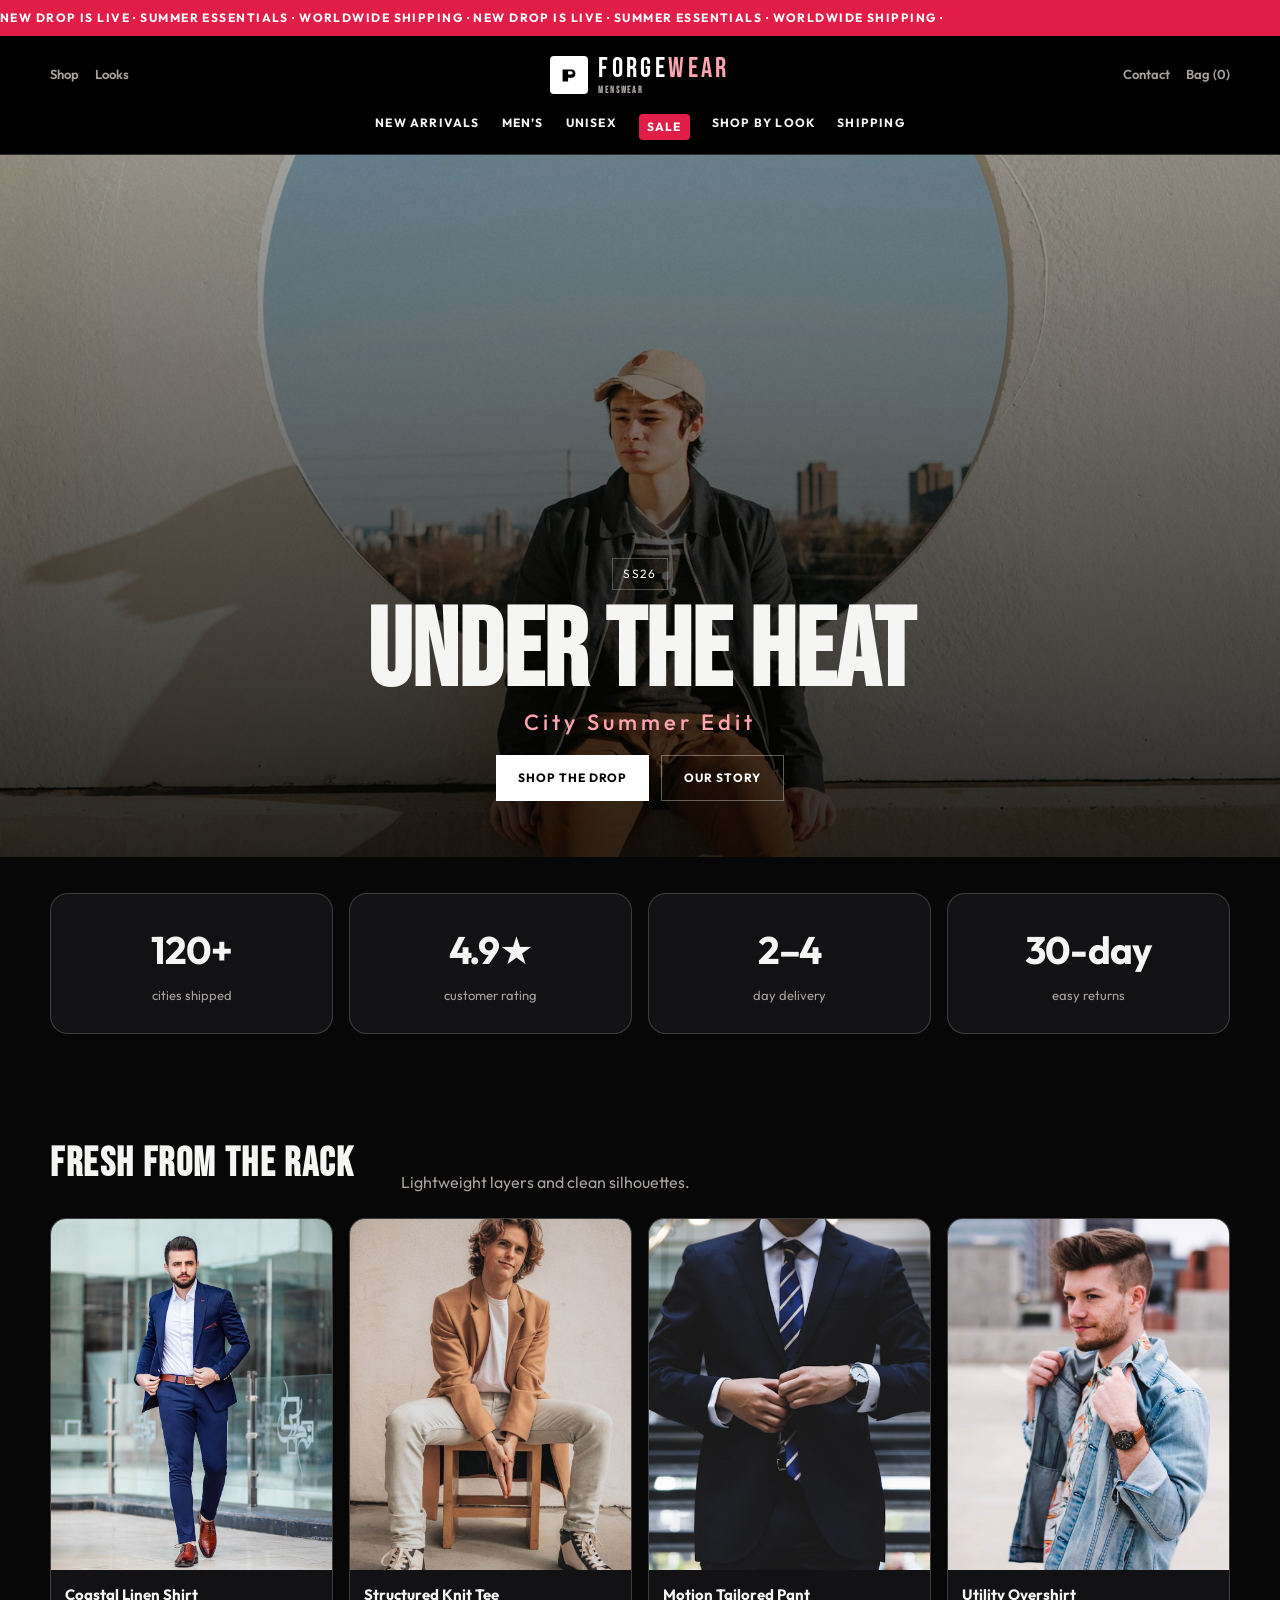
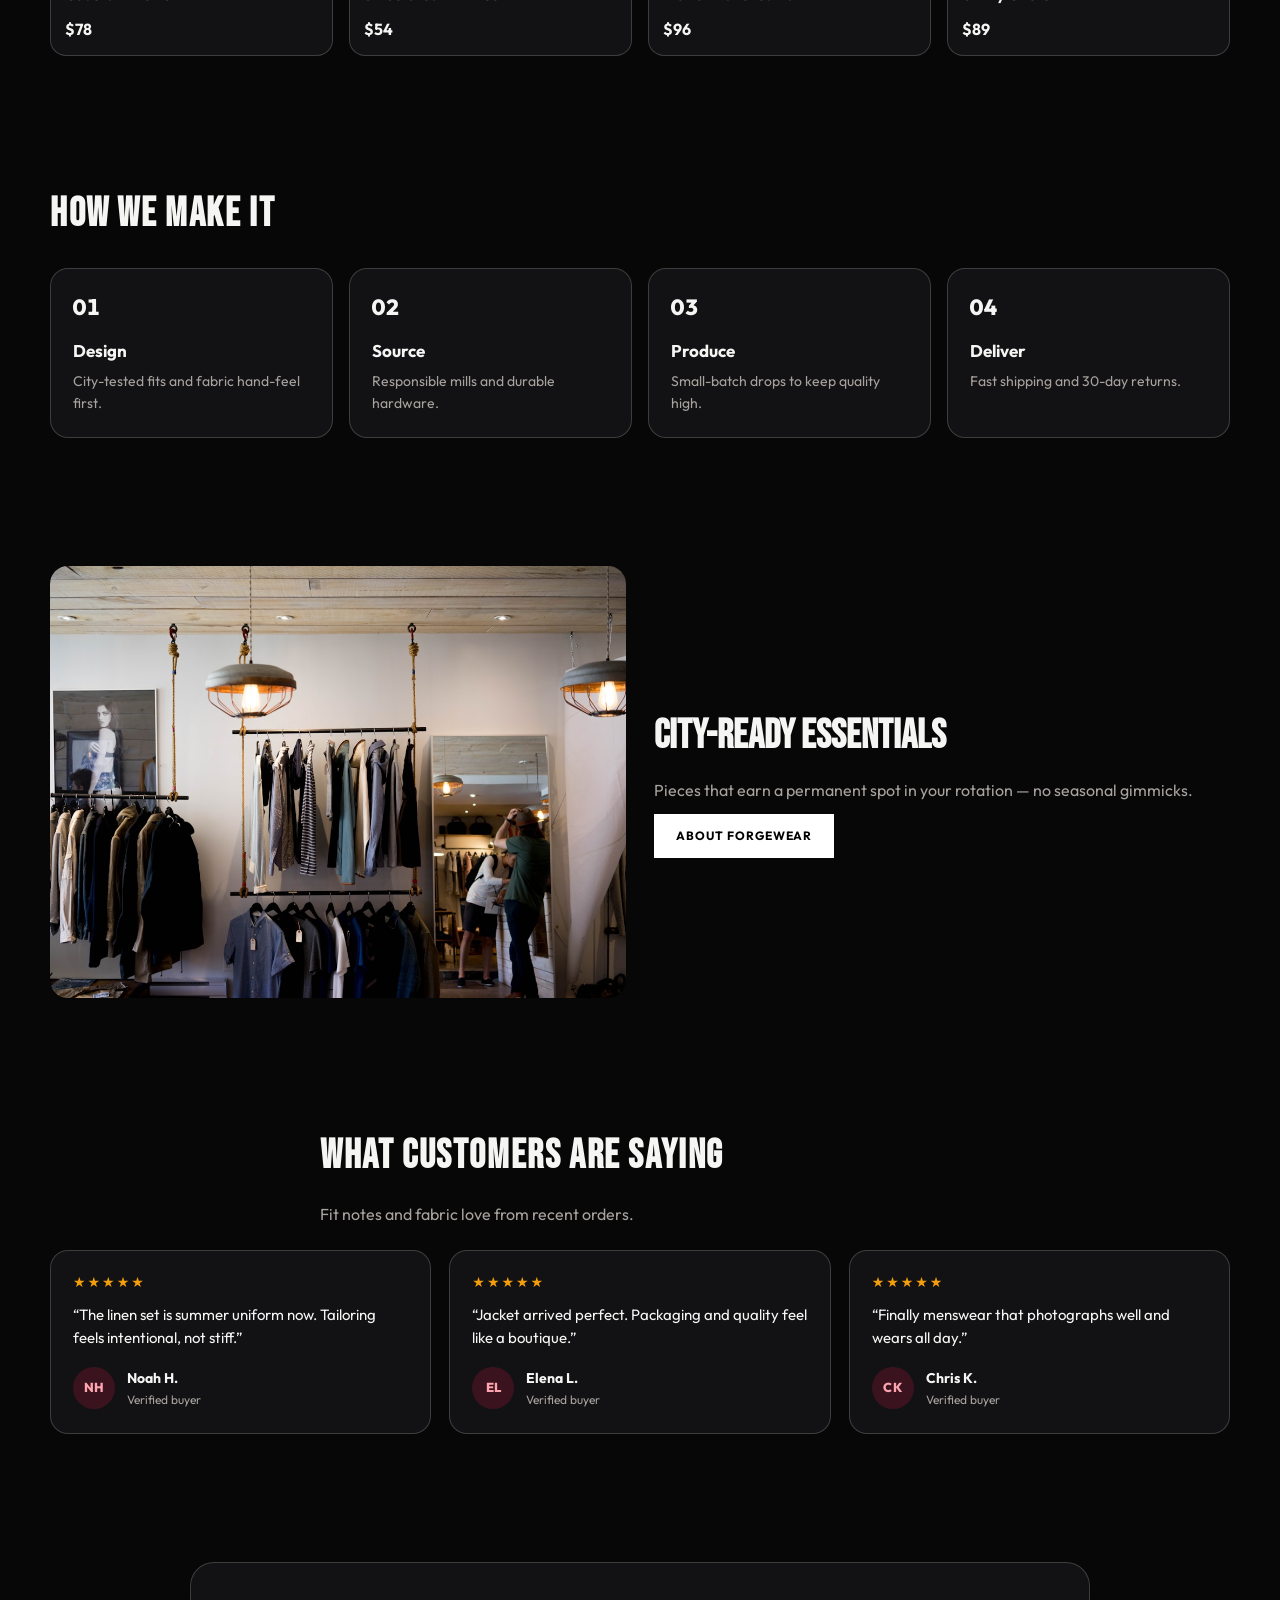
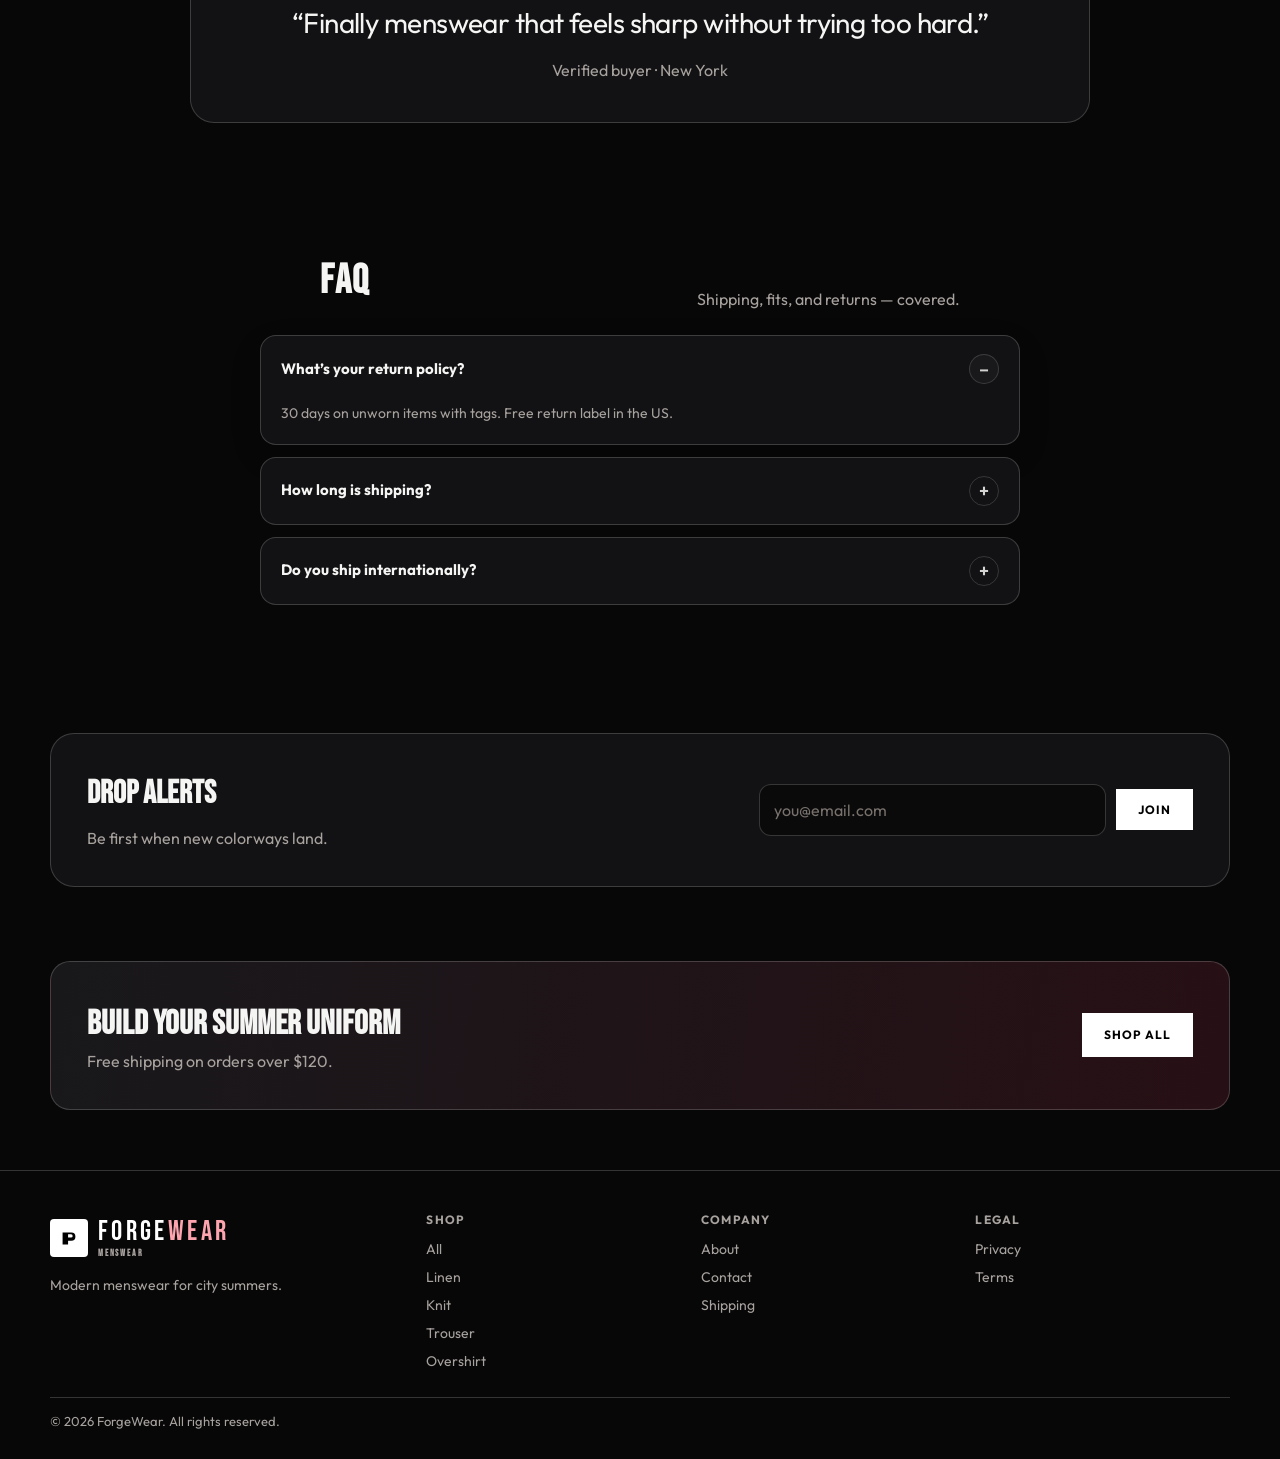
==== commit 82776283: "Add brand mark logos and customer reviews sections." ====
--- a/index.html
+++ b/index.html
@@ -4,7 +4,7 @@
 <link href="https://fonts.googleapis.com/css2?family=Bebas+Neue&family=Outfit:wght@400;500;600;700;800&display=swap" rel="stylesheet"/><link rel="stylesheet" href="styles.css"/></head><body>
 <div class="ticker" aria-hidden="true"><div class="ticker-track">New drop is live · Summer essentials · Worldwide shipping · New drop is live · Summer essentials · Worldwide shipping · </div></div><header><div class="wrap nav">
 <div class="nav-side"><a href="shop.html">Shop</a><a href="about.html">Looks</a></div>
-<a class="logo" href="index.html">FORGEWEAR</a>
+<a class="logo" href="index.html"><span class="logo-mark" aria-hidden="true"><svg viewBox="0 0 24 24" fill="none"><path d="M5 6h9.5a4.5 4.5 0 0 1 0 9H11v4H5V6zm6 5.5h3.2a1.8 1.8 0 0 0 0-3.6H11v3.6z" fill="currentColor"/></svg></span><span class="logo-text"><span class="word">FORGE<span class="accent">WEAR</span></span><span class="tag">Menswear</span></span></a>
 <div class="nav-side right"><a href="contact.html">Contact</a><a href="cart.html">Bag (<span data-cart-count>0</span>)</a><button class="nav-toggle" id="navToggle" aria-label="Menu">☰</button></div>
 <nav class="nav-links-mobile" id="navLinks" style="display:none"><a href="shop.html">Shop</a><a href="about.html">About</a><a href="contact.html">Contact</a><a href="cart.html">Cart</a></nav>
 </div>
@@ -39,6 +39,7 @@
 <a class="btn btn-solid" href="about.html">About ForgeWear</a></div>
 </div></section>
 
+<section class="reviews-section"><div class="wrap"><div class="section-head center reveal"><h2 style="font-family:Bebas Neue,sans-serif;font-size:40px;letter-spacing:.04em">WHAT CUSTOMERS ARE SAYING</h2><p class="muted">Fit notes and fabric love from recent orders.</p></div><div class="reviews-grid reveal"><article class="review-card"><div class="review-stars">★★★★★</div><p>“The linen set is summer uniform now. Tailoring feels intentional, not stiff.”</p><div class="review-author"><span class="review-avatar">NH</span><div><strong>Noah H.</strong><span class="muted">Verified buyer</span></div></div></article><article class="review-card"><div class="review-stars">★★★★★</div><p>“Jacket arrived perfect. Packaging and quality feel like a boutique.”</p><div class="review-author"><span class="review-avatar">EL</span><div><strong>Elena L.</strong><span class="muted">Verified buyer</span></div></div></article><article class="review-card"><div class="review-stars">★★★★★</div><p>“Finally menswear that photographs well and wears all day.”</p><div class="review-author"><span class="review-avatar">CK</span><div><strong>Chris K.</strong><span class="muted">Verified buyer</span></div></div></article></div></div></section>
 <section><div class="wrap"><div class="quote-band reveal" style="background:#121214;border-color:rgba(255,255,255,.09)">
 <blockquote>“Finally menswear that feels sharp without trying too hard.”</blockquote>
 <p class="muted">Verified buyer · New York</p>
@@ -58,7 +59,7 @@
 
 <div class="cta reveal"><div><h2 style="font-family:Bebas Neue,sans-serif;font-size:34px">BUILD YOUR SUMMER UNIFORM</h2><p class="muted">Free shipping on orders over $120.</p></div><a class="btn btn-solid" href="shop.html">Shop all</a></div>
 <footer><div class="wrap"><div class="footer-grid">
-<div><a class="logo" href="index.html" style="font-size:28px">FORGEWEAR</a><p class="muted" style="margin-top:10px;font-size:14px">Modern menswear for city summers.</p></div>
+<div><a class="logo" href="index.html"><span class="logo-mark" aria-hidden="true"><svg viewBox="0 0 24 24" fill="none"><path d="M5 6h9.5a4.5 4.5 0 0 1 0 9H11v4H5V6zm6 5.5h3.2a1.8 1.8 0 0 0 0-3.6H11v3.6z" fill="currentColor"/></svg></span><span class="logo-text"><span class="word">FORGE<span class="accent">WEAR</span></span><span class="tag">Menswear</span></span></a><p class="muted" style="margin-top:10px;font-size:14px">Modern menswear for city summers.</p></div>
 <div><h4>Shop</h4><a href="shop.html">All</a><a href="product-linen.html">Linen</a><a href="product-knit.html">Knit</a><a href="product-trouser.html">Trouser</a><a href="product-jacket.html">Overshirt</a></div>
 <div><h4>Company</h4><a href="about.html">About</a><a href="contact.html">Contact</a><a href="shipping.html">Shipping</a></div>
 <div><h4>Legal</h4><a href="privacy.html">Privacy</a><a href="terms.html">Terms</a></div>
--- a/styles.css
+++ b/styles.css
@@ -382,3 +382,122 @@
   color: var(--text);
   border-color: var(--line) !important;
 }
+
+/* ---- Brand logo system ---- */
+/* ---- Brand logo system ---- */
+.logo, a.brand.logo, a.logo.brand {
+  display: inline-flex !important;
+  align-items: center;
+  gap: 10px;
+  text-decoration: none;
+  line-height: 1.1;
+}
+.logo-mark {
+  width: 38px;
+  height: 38px;
+  flex-shrink: 0;
+  display: grid;
+  place-items: center;
+  border-radius: 11px;
+  position: relative;
+}
+.logo-mark svg {
+  width: 22px;
+  height: 22px;
+  display: block;
+}
+.logo-text {
+  display: flex;
+  flex-direction: column;
+  align-items: flex-start;
+  font-weight: 800;
+  letter-spacing: -.02em;
+}
+.logo-text .word {
+  font-size: 1.05em;
+  line-height: 1;
+}
+.logo-text .tag {
+  font-size: 9px;
+  font-weight: 700;
+  letter-spacing: .16em;
+  text-transform: uppercase;
+  margin-top: 3px;
+  opacity: .72;
+}
+footer .logo, footer a.brand {
+  text-align: left !important;
+}
+
+
+.logo-mark { background: #fff; color: #000; border-radius: 4px; }
+.logo-text .word { font-family: "Bebas Neue", sans-serif; font-size: 28px; letter-spacing: .12em; color: #fff; font-weight: 400; }
+.logo-text .accent { color: #fda4af; }
+.logo-text .tag { letter-spacing: .2em; color: var(--muted); opacity: 1; }
+header .logo { justify-self: center; }
+.review-avatar { background: rgba(225,29,72,.2); color: #fda4af; }
+.review-card { background: var(--panel); }
+.review-card > p { color: var(--text); }
+
+
+/* ---- Reviews section ---- */
+.reviews-grid {
+  display: grid;
+  grid-template-columns: repeat(3, 1fr);
+  gap: 18px;
+  margin-top: 8px;
+}
+.review-card {
+  padding: 24px 22px;
+  border-radius: 18px;
+  border: 1px solid var(--line, rgba(127,127,127,.2));
+  background: var(--card, var(--panel, #fff));
+  display: flex;
+  flex-direction: column;
+  gap: 14px;
+  height: 100%;
+  transition: transform .35s var(--ease, ease);
+}
+.review-card:hover { transform: translateY(-6px); }
+.review-stars {
+  color: #f59e0b;
+  letter-spacing: 2px;
+  font-size: 14px;
+  line-height: 1;
+}
+.review-card > p {
+  font-size: 15px;
+  line-height: 1.55;
+  flex: 1;
+  margin: 0;
+}
+.review-author {
+  display: flex;
+  align-items: center;
+  gap: 12px;
+  margin-top: 4px;
+}
+.review-avatar {
+  width: 42px;
+  height: 42px;
+  border-radius: 50%;
+  display: grid;
+  place-items: center;
+  font-weight: 800;
+  font-size: 13px;
+  letter-spacing: .02em;
+  flex-shrink: 0;
+}
+.review-author strong {
+  display: block;
+  font-size: 14px;
+}
+.review-author .muted,
+.review-author span:last-child {
+  display: block;
+  font-size: 12px;
+  margin-top: 2px;
+}
+@media (max-width: 900px) {
+  .reviews-grid { grid-template-columns: 1fr !important; }
+}
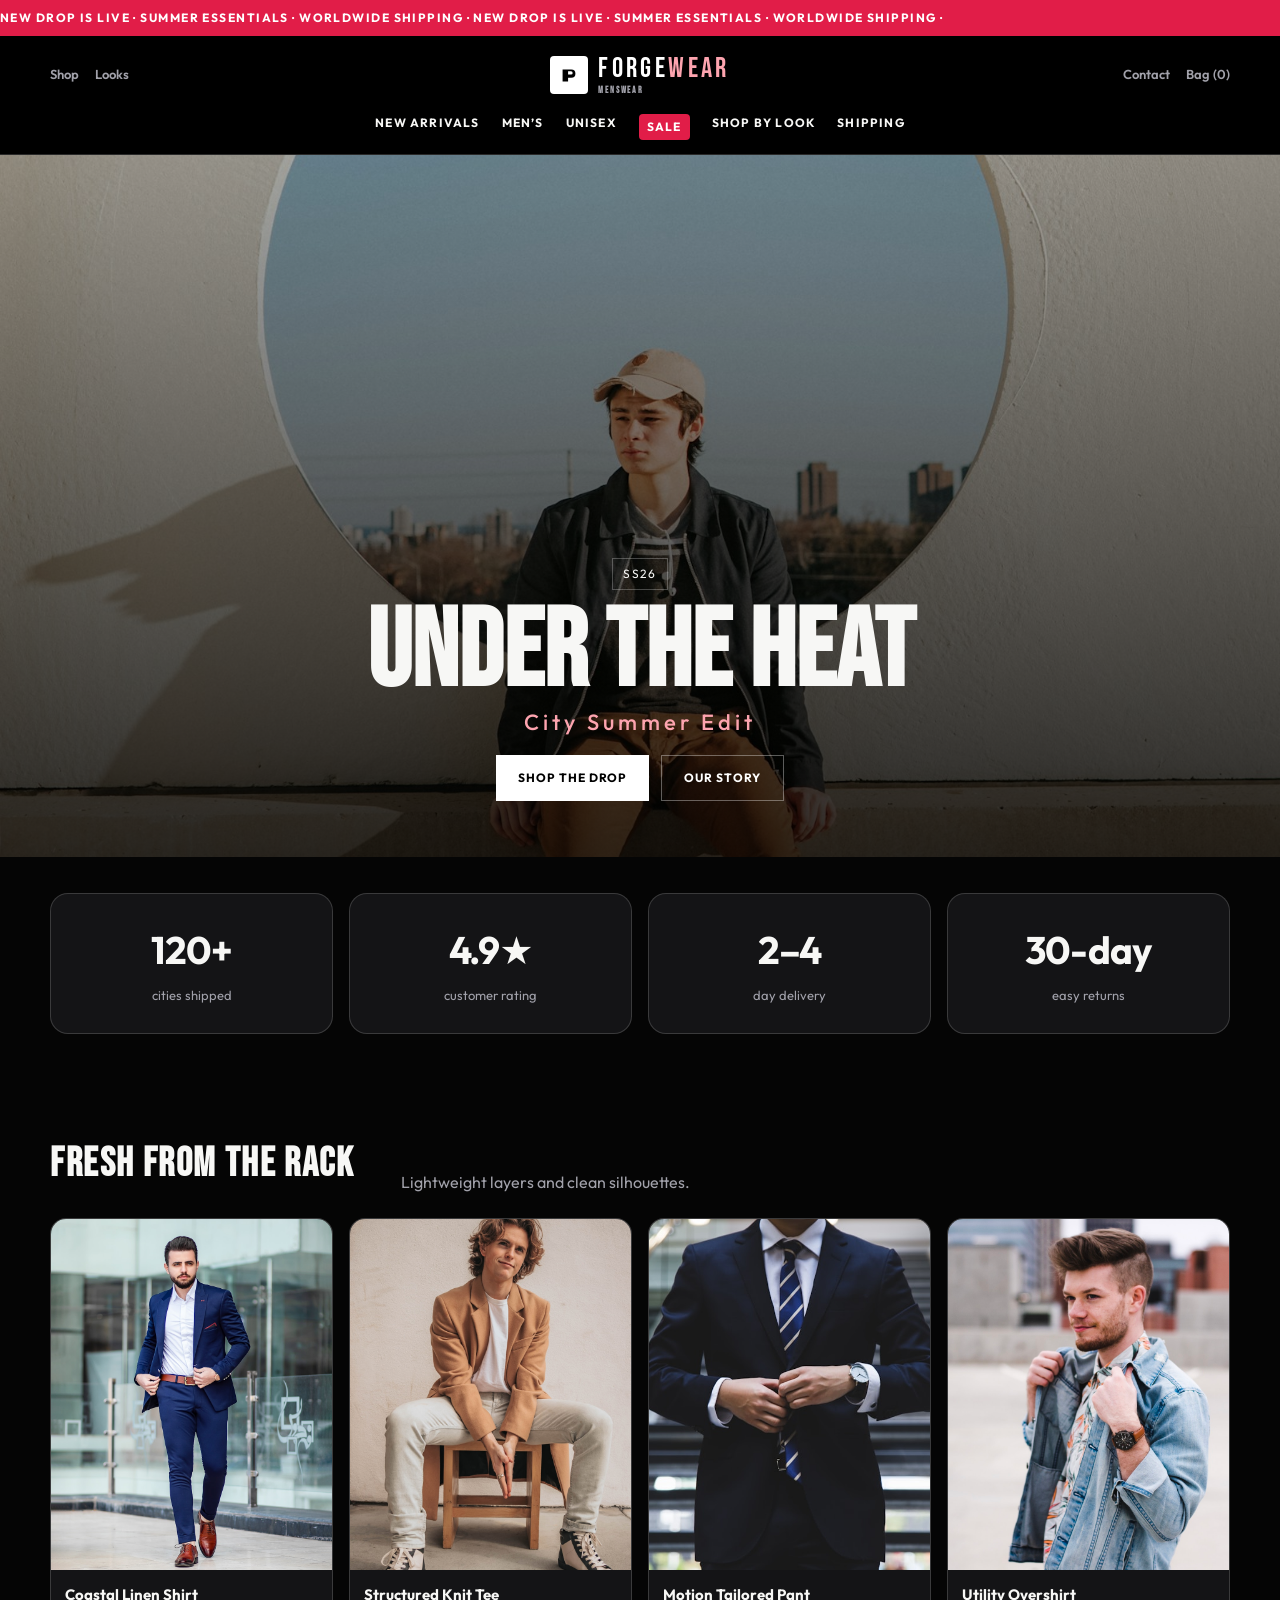
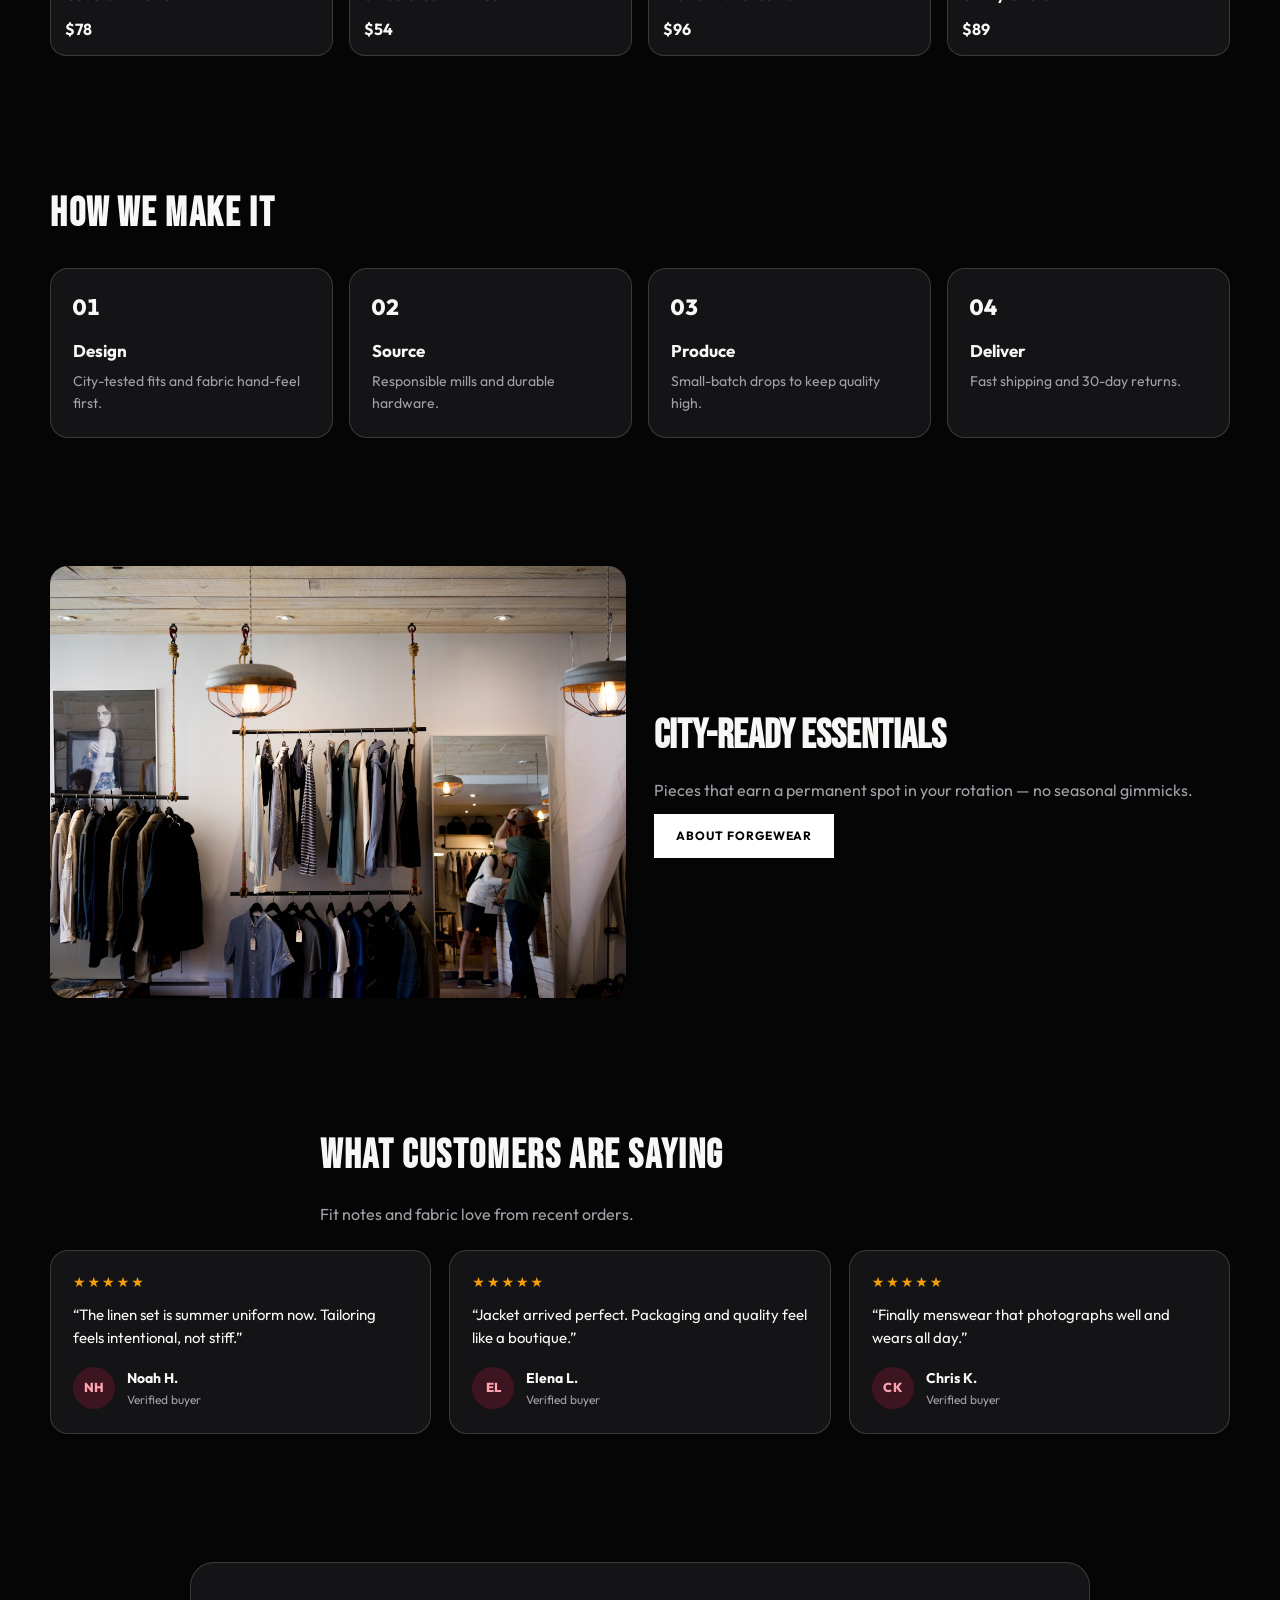
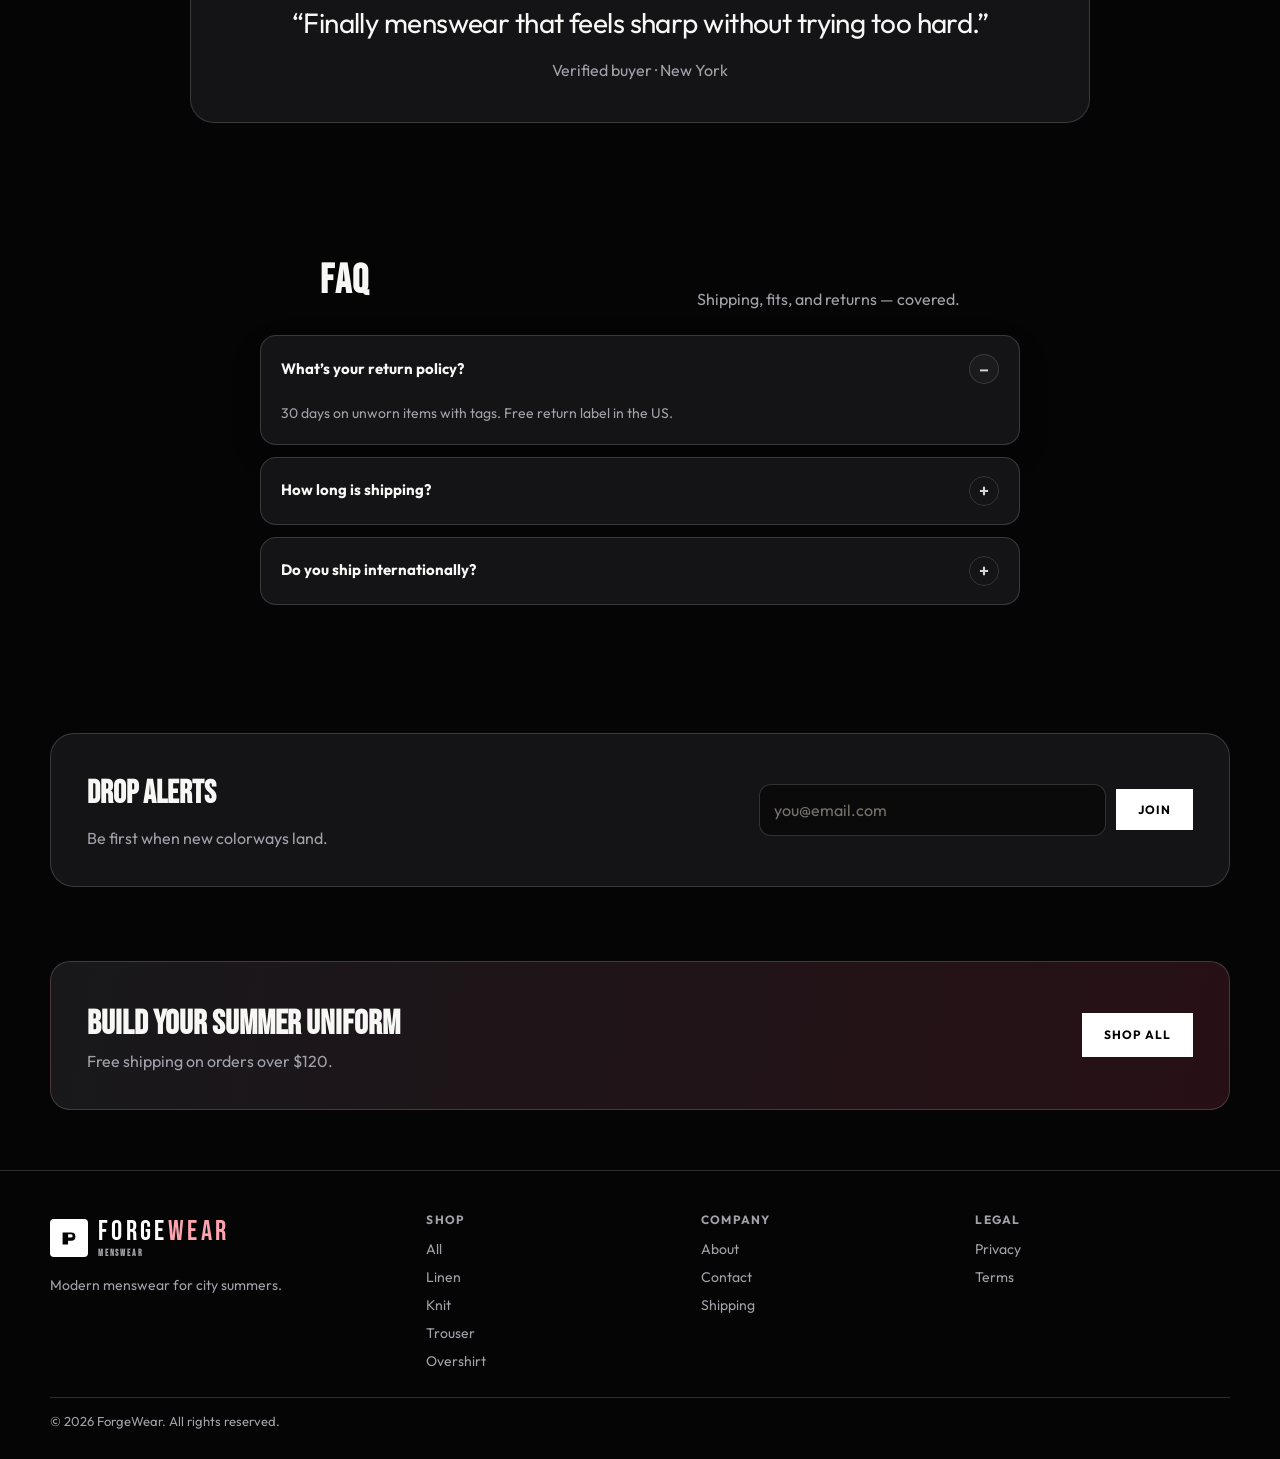
==== commit bc633d9a: "Modern standards: a11y, SEO, brand color systems, 404/sitemap." ====
--- a/index.html
+++ b/index.html
@@ -1,7 +1,15 @@
 <!DOCTYPE html><html lang="en"><head><meta charset="utf-8"/><meta name="viewport" content="width=device-width,initial-scale=1"/>
 <title>ForgeWear | Modern Menswear</title>
 <meta name="description" content="ForgeWear premium menswear — seasonal drops, curated looks, fast checkout."/>
-<link href="https://fonts.googleapis.com/css2?family=Bebas+Neue&family=Outfit:wght@400;500;600;700;800&display=swap" rel="stylesheet"/><link rel="stylesheet" href="styles.css"/></head><body>
+<link href="https://fonts.googleapis.com/css2?family=Bebas+Neue&family=Outfit:wght@400;500;600;700;800&display=swap" rel="stylesheet"/><link rel="stylesheet" href="styles.css"/>  <link rel="icon" href="favicon.svg" type="image/svg+xml"/>
+  <meta name="theme-color" content="#070708"/>
+  <meta property="og:title" content="ForgeWear | Modern Menswear"/>
+  <meta property="og:description" content="Modern menswear for city summers — curated drops, sharp fits, fast checkout."/>
+  <meta property="og:type" content="website"/>
+  <meta property="og:url" content="https://mryamaslam.github.io/forgewear/"/>
+  <meta name="twitter:card" content="summary_large_image"/>
+</head><body>
+<a class="skip-link" href="#main">Skip to content</a>
 <div class="ticker" aria-hidden="true"><div class="ticker-track">New drop is live · Summer essentials · Worldwide shipping · New drop is live · Summer essentials · Worldwide shipping · </div></div><header><div class="wrap nav">
 <div class="nav-side"><a href="shop.html">Shop</a><a href="about.html">Looks</a></div>
 <a class="logo" href="index.html"><span class="logo-mark" aria-hidden="true"><svg viewBox="0 0 24 24" fill="none"><path d="M5 6h9.5a4.5 4.5 0 0 1 0 9H11v4H5V6zm6 5.5h3.2a1.8 1.8 0 0 0 0-3.6H11v3.6z" fill="currentColor"/></svg></span><span class="logo-text"><span class="word">FORGE<span class="accent">WEAR</span></span><span class="tag">Menswear</span></span></a>
@@ -9,6 +17,7 @@
 <nav class="nav-links-mobile" id="navLinks" style="display:none"><a href="shop.html">Shop</a><a href="about.html">About</a><a href="contact.html">Contact</a><a href="cart.html">Cart</a></nav>
 </div>
 <nav class="wrap menu"><a href="shop.html">New Arrivals</a><a href="shop.html">Men’s</a><a href="shop.html">Unisex</a><a class="sale" href="shop.html">Sale</a><a href="about.html">Shop by Look</a><a href="shipping.html">Shipping</a></nav></header>
+<main id="main">
 <section class="hero" style="background-image:url('images/hero.jpg')"><div class="wrap hero-inner">
 <span class="season">SS26</span><h1>UNDER THE HEAT<em>City Summer Edit</em></h1>
 <div class="hero-actions"><a class="btn btn-solid" href="shop.html">Shop the Drop</a><a class="btn btn-line" href="about.html">Our Story</a></div>
@@ -22,7 +31,7 @@
 </div></div></section>
 
 <section><div class="wrap"><div class="section-head reveal"><h2>FRESH FROM THE RACK</h2><p>Lightweight layers and clean silhouettes.</p></div>
-<div class="grid"><a class="product reveal" href="product-linen.html"><img src="images/p1.jpg" alt="Coastal Linen Shirt"/><div class="product-body"><h3>Coastal Linen Shirt</h3><div class="price">$78</div></div></a><a class="product reveal" href="product-knit.html"><img src="images/p2.jpg" alt="Structured Knit Tee"/><div class="product-body"><h3>Structured Knit Tee</h3><div class="price">$54</div></div></a><a class="product reveal" href="product-trouser.html"><img src="images/p3.jpg" alt="Motion Tailored Pant"/><div class="product-body"><h3>Motion Tailored Pant</h3><div class="price">$96</div></div></a><a class="product reveal" href="product-jacket.html"><img src="images/p4.jpg" alt="Utility Overshirt"/><div class="product-body"><h3>Utility Overshirt</h3><div class="price">$89</div></div></a></div></div></section>
+<div class="grid"><a class="product reveal" href="product-linen.html"><img src="images/p1.jpg" alt="Coastal Linen Shirt"/ loading="lazy" decoding="async"><div class="product-body"><h3>Coastal Linen Shirt</h3><div class="price">$78</div></div></a><a class="product reveal" href="product-knit.html"><img src="images/p2.jpg" alt="Structured Knit Tee"/ loading="lazy" decoding="async"><div class="product-body"><h3>Structured Knit Tee</h3><div class="price">$54</div></div></a><a class="product reveal" href="product-trouser.html"><img src="images/p3.jpg" alt="Motion Tailored Pant"/ loading="lazy" decoding="async"><div class="product-body"><h3>Motion Tailored Pant</h3><div class="price">$96</div></div></a><a class="product reveal" href="product-jacket.html"><img src="images/p4.jpg" alt="Utility Overshirt"/ loading="lazy" decoding="async"><div class="product-body"><h3>Utility Overshirt</h3><div class="price">$89</div></div></a></div></div></section>
 
 <section><div class="wrap"><div class="section-head reveal"><h2>HOW WE MAKE IT</h2></div>
 <div class="process reveal">
@@ -33,7 +42,7 @@
 </div></div></section>
 
 <section><div class="wrap grid-2">
-<img class="split-img reveal" src="images/store.jpg" alt="Store"/>
+<img class="split-img reveal" src="images/store.jpg" alt="Store"/ loading="lazy" decoding="async">
 <div class="reveal"><h2 style="font-family:Bebas Neue,sans-serif;font-size:40px">CITY-READY ESSENTIALS</h2>
 <p class="muted" style="margin:12px 0">Pieces that earn a permanent spot in your rotation — no seasonal gimmicks.</p>
 <a class="btn btn-solid" href="about.html">About ForgeWear</a></div>
@@ -58,6 +67,7 @@
 </div></div></section>
 
 <div class="cta reveal"><div><h2 style="font-family:Bebas Neue,sans-serif;font-size:34px">BUILD YOUR SUMMER UNIFORM</h2><p class="muted">Free shipping on orders over $120.</p></div><a class="btn btn-solid" href="shop.html">Shop all</a></div>
+</main>
 <footer><div class="wrap"><div class="footer-grid">
 <div><a class="logo" href="index.html"><span class="logo-mark" aria-hidden="true"><svg viewBox="0 0 24 24" fill="none"><path d="M5 6h9.5a4.5 4.5 0 0 1 0 9H11v4H5V6zm6 5.5h3.2a1.8 1.8 0 0 0 0-3.6H11v3.6z" fill="currentColor"/></svg></span><span class="logo-text"><span class="word">FORGE<span class="accent">WEAR</span></span><span class="tag">Menswear</span></span></a><p class="muted" style="margin-top:10px;font-size:14px">Modern menswear for city summers.</p></div>
 <div><h4>Shop</h4><a href="shop.html">All</a><a href="product-linen.html">Linen</a><a href="product-knit.html">Knit</a><a href="product-trouser.html">Trouser</a><a href="product-jacket.html">Overshirt</a></div>
@@ -65,4 +75,6 @@
 <div><h4>Legal</h4><a href="privacy.html">Privacy</a><a href="terms.html">Terms</a></div>
 </div><div class="footer-bottom">© 2026 ForgeWear. All rights reserved.</div></div></footer>
 <script>document.getElementById("navToggle")?.addEventListener("click",function(){var n=document.getElementById("navLinks");n.style.display=n.style.display==="flex"?"none":"flex";n.classList.toggle("open")});</script>
-<script src="app.js"></script></body></html>+<script src="app.js"></script><div class="cookie-bar" id="cookieBar" role="dialog" aria-live="polite"><p>We use local storage for cart/demo preferences. See our <a href="privacy.html">Privacy</a>.</p><button type="button" class="btn btn-solid btn-primary btn-teal btn-red btn-sky" id="cookieAccept">Got it</button></div>
+<button type="button" class="to-top" id="toTop" aria-label="Back to top">↑</button>
+</body></html>
--- a/styles.css
+++ b/styles.css
@@ -501,3 +501,93 @@
 @media (max-width: 900px) {
   .reviews-grid { grid-template-columns: 1fr !important; }
 }
+
+/* ---- Modern standards baseline ---- */
+:root {
+  --bg: #050505;
+  --panel: #141416;
+  --card: #141416;
+  --text: #f7f7f5;
+  --muted: #a1a1aa;
+  --red: #e11d48;
+  --line: rgba(255,255,255,.16);
+  --focus: #fda4af;
+  --radius: 8px;
+}
+
+
+/* ---- Modern standards baseline ---- */
+:focus-visible {
+  outline: 3px solid var(--focus, #2563eb);
+  outline-offset: 3px;
+}
+.skip-link {
+  position: absolute;
+  left: 12px;
+  top: -48px;
+  z-index: 1000;
+  background: var(--focus, #111);
+  color: #fff;
+  padding: 10px 14px;
+  border-radius: 10px;
+  font-weight: 700;
+  font-size: 14px;
+}
+.skip-link:focus {
+  top: 12px;
+}
+img { height: auto; }
+@media (prefers-reduced-motion: reduce) {
+  html { scroll-behavior: auto; }
+  *, *::before, *::after {
+    animation-duration: 0.01ms !important;
+    animation-iteration-count: 1 !important;
+    transition-duration: 0.01ms !important;
+  }
+  .reveal { opacity: 1 !important; transform: none !important; filter: none !important; }
+}
+.cookie-bar {
+  position: fixed;
+  left: 16px;
+  right: 16px;
+  bottom: 16px;
+  z-index: 90;
+  max-width: 720px;
+  margin: 0 auto;
+  display: none;
+  align-items: center;
+  justify-content: space-between;
+  gap: 14px;
+  padding: 14px 16px;
+  border-radius: 14px;
+  background: rgba(15,15,15,.94);
+  color: #fff;
+  border: 1px solid rgba(255,255,255,.12);
+  box-shadow: 0 16px 40px rgba(0,0,0,.25);
+  font-size: 14px;
+  line-height: 1.4;
+}
+.cookie-bar.show { display: flex; flex-wrap: wrap; }
+.cookie-bar a { color: #fff; text-decoration: underline; }
+.cookie-bar .btn { margin: 0; }
+.to-top {
+  position: fixed;
+  right: 18px;
+  bottom: 18px;
+  z-index: 80;
+  width: 44px;
+  height: 44px;
+  border-radius: 50%;
+  border: 0;
+  cursor: pointer;
+  display: none;
+  place-items: center;
+  font-weight: 800;
+  background: var(--focus, #111);
+  color: #fff;
+  box-shadow: 0 10px 24px rgba(0,0,0,.2);
+}
+.to-top.show { display: grid; }
+@media (max-width: 900px) {
+  .cookie-bar { left: 10px; right: 10px; bottom: 10px; }
+}
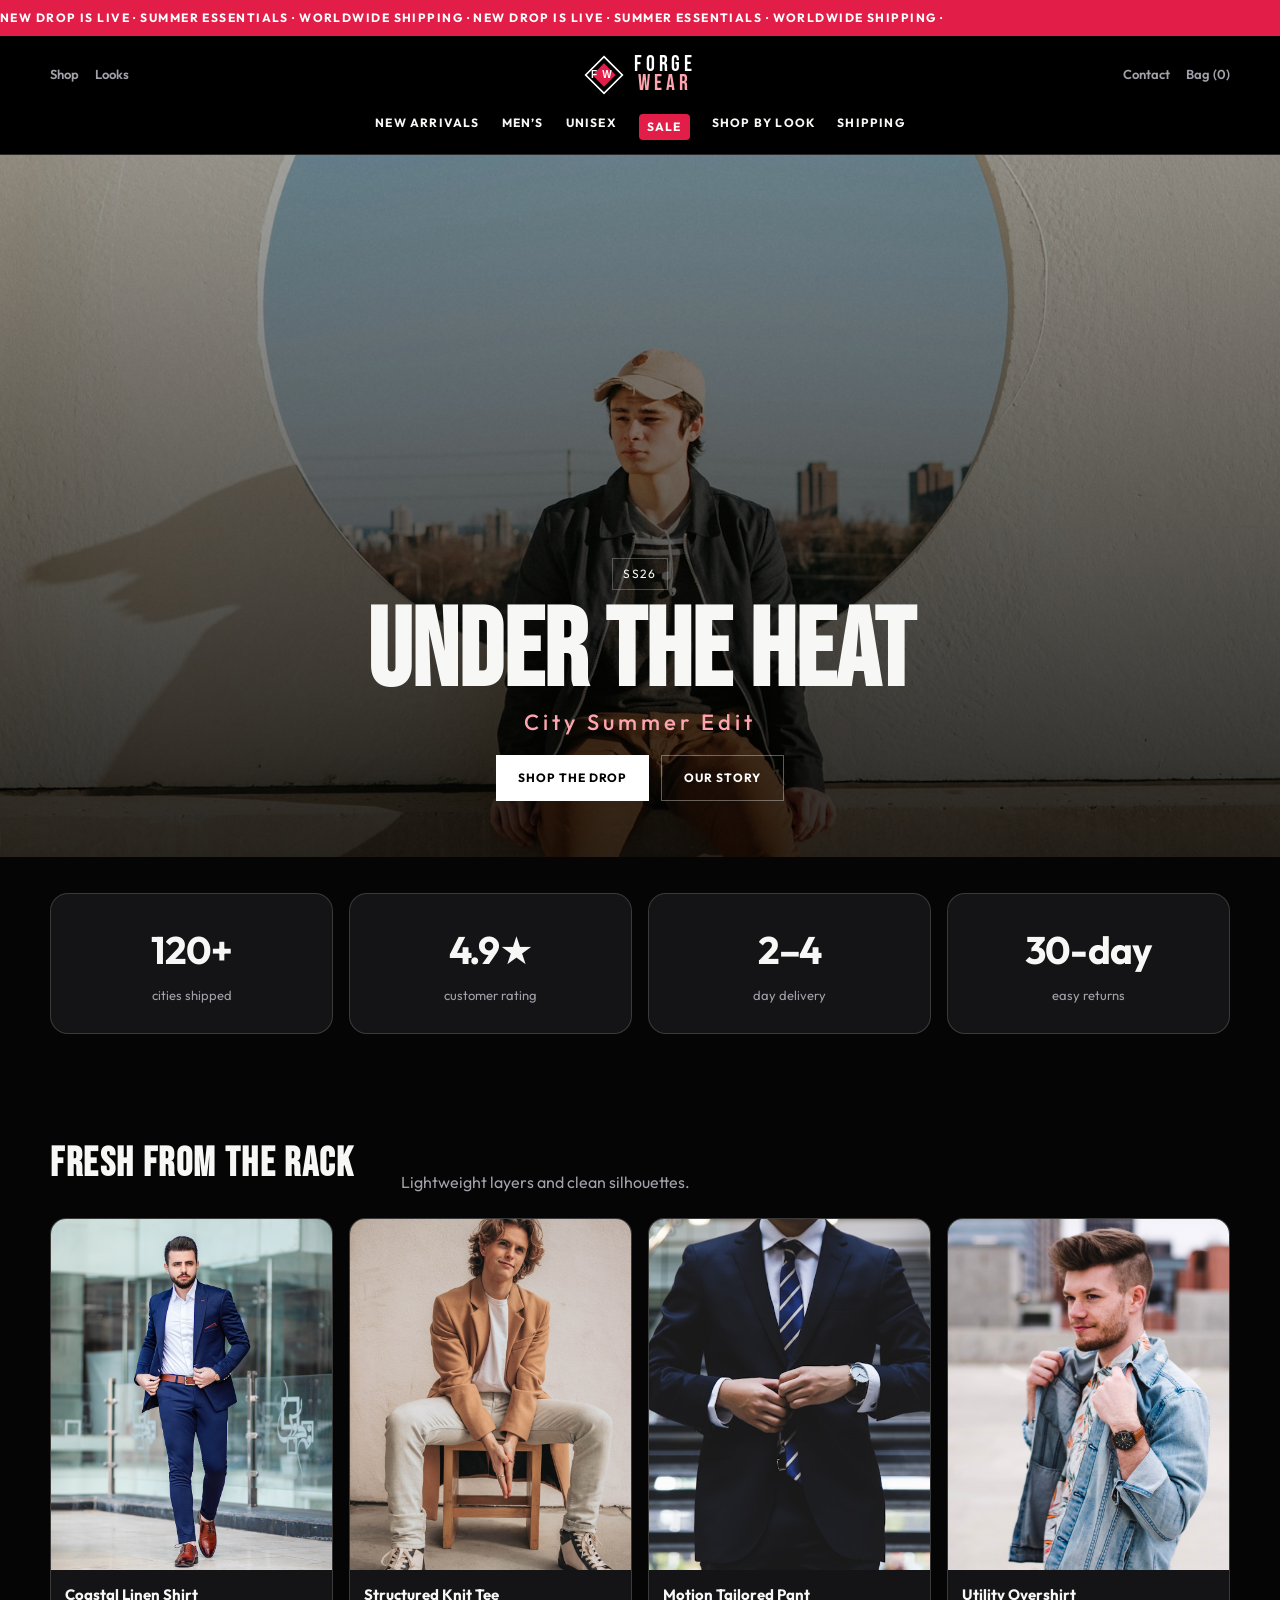
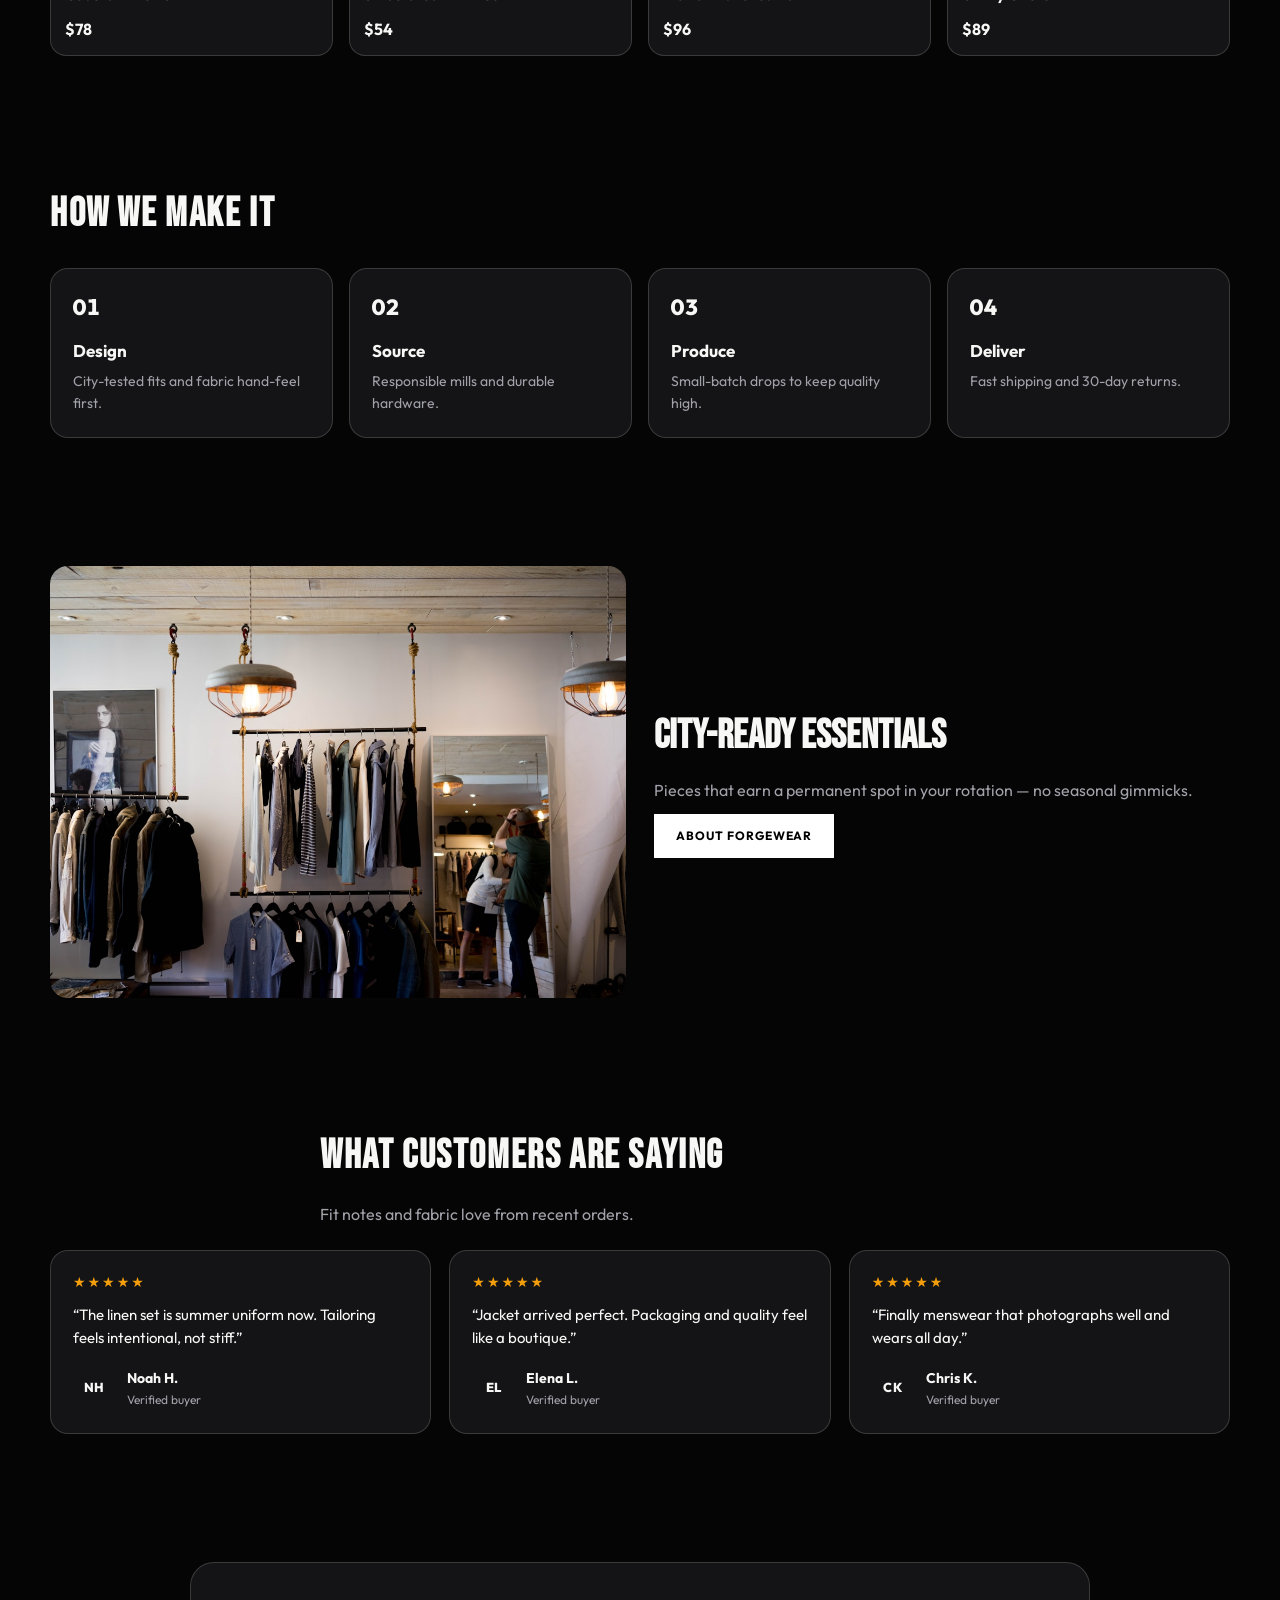
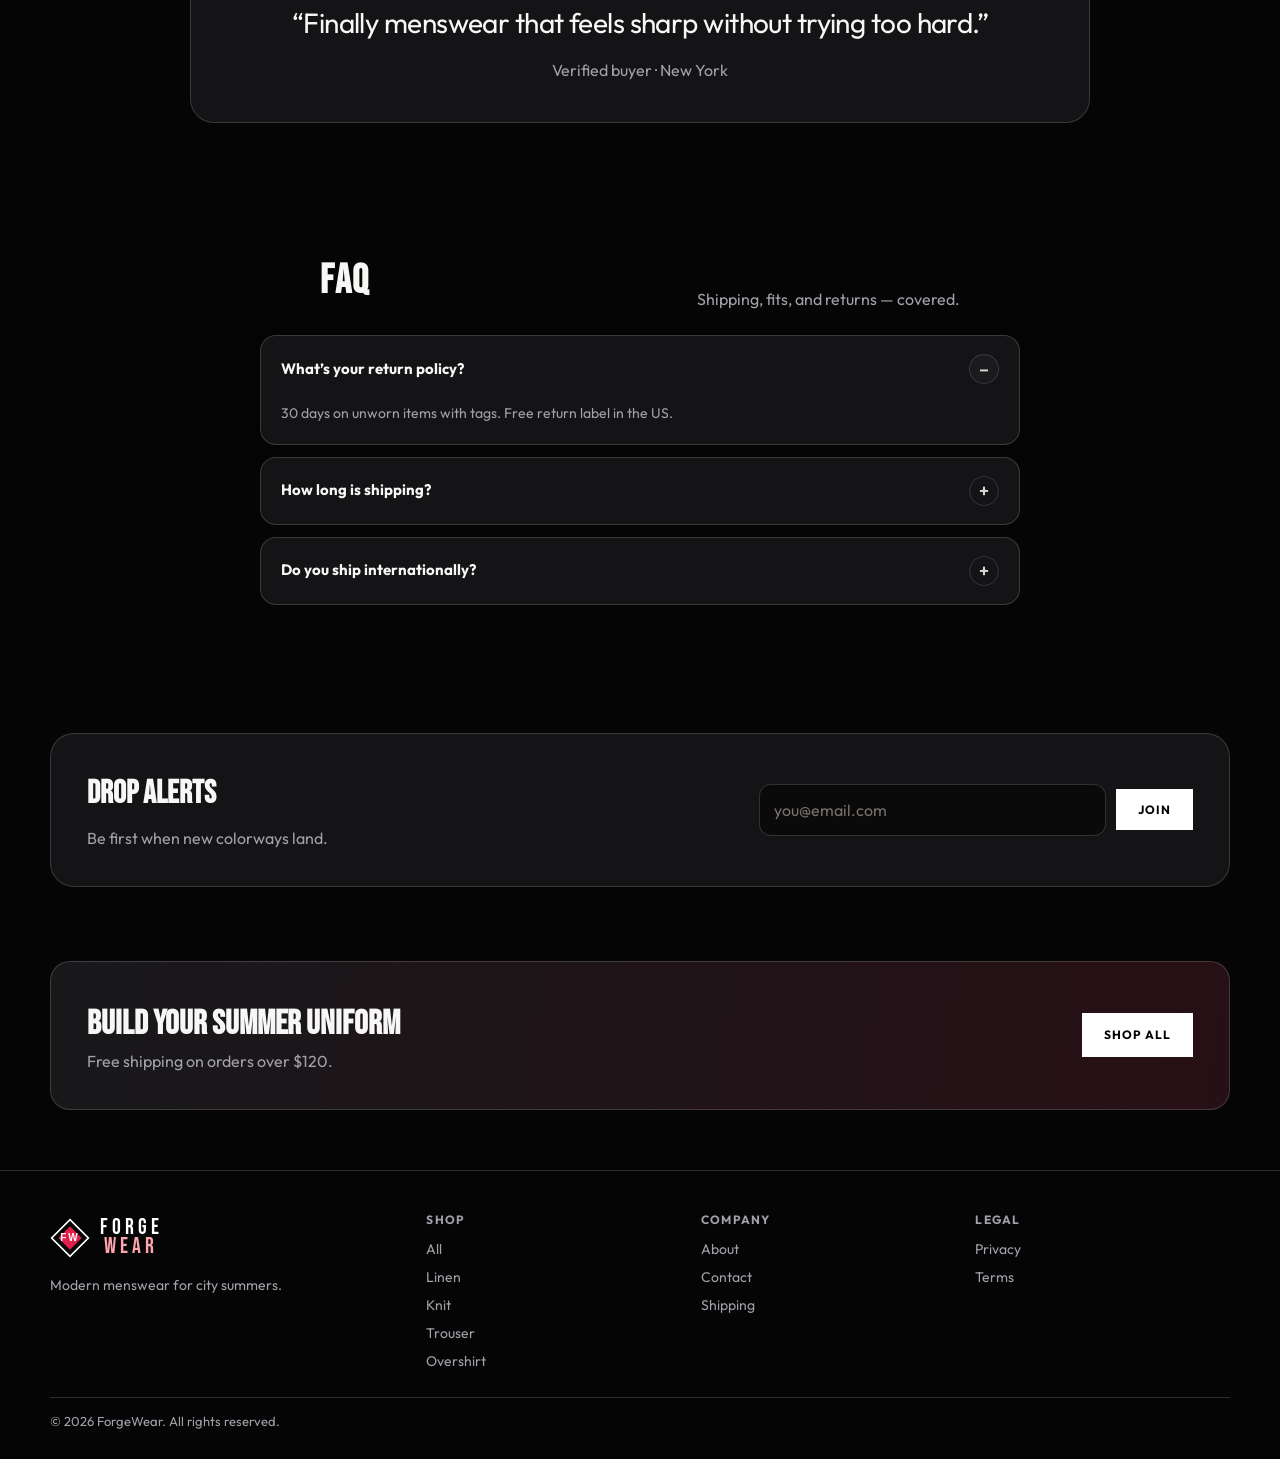
==== commit defe15fa: "Redesign logos with unique shapes, icons, and typography per brand." ====
--- a/index.html
+++ b/index.html
@@ -12,7 +12,7 @@
 <a class="skip-link" href="#main">Skip to content</a>
 <div class="ticker" aria-hidden="true"><div class="ticker-track">New drop is live · Summer essentials · Worldwide shipping · New drop is live · Summer essentials · Worldwide shipping · </div></div><header><div class="wrap nav">
 <div class="nav-side"><a href="shop.html">Shop</a><a href="about.html">Looks</a></div>
-<a class="logo" href="index.html"><span class="logo-mark" aria-hidden="true"><svg viewBox="0 0 24 24" fill="none"><path d="M5 6h9.5a4.5 4.5 0 0 1 0 9H11v4H5V6zm6 5.5h3.2a1.8 1.8 0 0 0 0-3.6H11v3.6z" fill="currentColor"/></svg></span><span class="logo-text"><span class="word">FORGE<span class="accent">WEAR</span></span><span class="tag">Menswear</span></span></a>
+<a class="logo logo-forge" href="index.html" aria-label="ForgeWear home"><svg class="logo-stamp" viewBox="0 0 48 48" aria-hidden="true"><path d="M24 2L46 24 24 46 2 24 24 2z" fill="none" stroke="#fff" stroke-width="2"/><path d="M24 10L38 24 24 38 10 24 24 10z" fill="#e11d48"/><text x="24" y="28" text-anchor="middle" font-family="Arial Black,Arial,sans-serif" font-size="12" font-weight="800" fill="#fff">FW</text></svg><span class="logo-stack"><span>FORGE</span><span>WEAR</span></span></a>
 <div class="nav-side right"><a href="contact.html">Contact</a><a href="cart.html">Bag (<span data-cart-count>0</span>)</a><button class="nav-toggle" id="navToggle" aria-label="Menu">☰</button></div>
 <nav class="nav-links-mobile" id="navLinks" style="display:none"><a href="shop.html">Shop</a><a href="about.html">About</a><a href="contact.html">Contact</a><a href="cart.html">Cart</a></nav>
 </div>
@@ -69,7 +69,7 @@
 <div class="cta reveal"><div><h2 style="font-family:Bebas Neue,sans-serif;font-size:34px">BUILD YOUR SUMMER UNIFORM</h2><p class="muted">Free shipping on orders over $120.</p></div><a class="btn btn-solid" href="shop.html">Shop all</a></div>
 </main>
 <footer><div class="wrap"><div class="footer-grid">
-<div><a class="logo" href="index.html"><span class="logo-mark" aria-hidden="true"><svg viewBox="0 0 24 24" fill="none"><path d="M5 6h9.5a4.5 4.5 0 0 1 0 9H11v4H5V6zm6 5.5h3.2a1.8 1.8 0 0 0 0-3.6H11v3.6z" fill="currentColor"/></svg></span><span class="logo-text"><span class="word">FORGE<span class="accent">WEAR</span></span><span class="tag">Menswear</span></span></a><p class="muted" style="margin-top:10px;font-size:14px">Modern menswear for city summers.</p></div>
+<div><a class="logo logo-forge" href="index.html" aria-label="ForgeWear home"><svg class="logo-stamp" viewBox="0 0 48 48" aria-hidden="true"><path d="M24 2L46 24 24 46 2 24 24 2z" fill="none" stroke="#fff" stroke-width="2"/><path d="M24 10L38 24 24 38 10 24 24 10z" fill="#e11d48"/><text x="24" y="28" text-anchor="middle" font-family="Arial Black,Arial,sans-serif" font-size="12" font-weight="800" fill="#fff">FW</text></svg><span class="logo-stack"><span>FORGE</span><span>WEAR</span></span></a><p class="muted" style="margin-top:10px;font-size:14px">Modern menswear for city summers.</p></div>
 <div><h4>Shop</h4><a href="shop.html">All</a><a href="product-linen.html">Linen</a><a href="product-knit.html">Knit</a><a href="product-trouser.html">Trouser</a><a href="product-jacket.html">Overshirt</a></div>
 <div><h4>Company</h4><a href="about.html">About</a><a href="contact.html">Contact</a><a href="shipping.html">Shipping</a></div>
 <div><h4>Legal</h4><a href="privacy.html">Privacy</a><a href="terms.html">Terms</a></div>
--- a/styles.css
+++ b/styles.css
@@ -383,61 +383,6 @@
   border-color: var(--line) !important;
 }
 
-/* ---- Brand logo system ---- */
-/* ---- Brand logo system ---- */
-.logo, a.brand.logo, a.logo.brand {
-  display: inline-flex !important;
-  align-items: center;
-  gap: 10px;
-  text-decoration: none;
-  line-height: 1.1;
-}
-.logo-mark {
-  width: 38px;
-  height: 38px;
-  flex-shrink: 0;
-  display: grid;
-  place-items: center;
-  border-radius: 11px;
-  position: relative;
-}
-.logo-mark svg {
-  width: 22px;
-  height: 22px;
-  display: block;
-}
-.logo-text {
-  display: flex;
-  flex-direction: column;
-  align-items: flex-start;
-  font-weight: 800;
-  letter-spacing: -.02em;
-}
-.logo-text .word {
-  font-size: 1.05em;
-  line-height: 1;
-}
-.logo-text .tag {
-  font-size: 9px;
-  font-weight: 700;
-  letter-spacing: .16em;
-  text-transform: uppercase;
-  margin-top: 3px;
-  opacity: .72;
-}
-footer .logo, footer a.brand {
-  text-align: left !important;
-}
-
-
-.logo-mark { background: #fff; color: #000; border-radius: 4px; }
-.logo-text .word { font-family: "Bebas Neue", sans-serif; font-size: 28px; letter-spacing: .12em; color: #fff; font-weight: 400; }
-.logo-text .accent { color: #fda4af; }
-.logo-text .tag { letter-spacing: .2em; color: var(--muted); opacity: 1; }
-header .logo { justify-self: center; }
-.review-avatar { background: rgba(225,29,72,.2); color: #fda4af; }
-.review-card { background: var(--panel); }
-.review-card > p { color: var(--text); }
 
 
 /* ---- Reviews section ---- */
@@ -591,3 +536,25 @@
 @media (max-width: 900px) {
   .cookie-bar { left: 10px; right: 10px; bottom: 10px; }
 }
+
+/* ---- Brand logo system ---- */
+/* ForgeWear logo — diamond stamp + stacked Bebas */
+.logo.logo-forge, .logo {
+  display: inline-flex !important;
+  align-items: center;
+  gap: 10px;
+  text-decoration: none;
+}
+.logo-forge .logo-stamp { width: 40px; height: 40px; flex-shrink: 0; }
+.logo-forge .logo-stack {
+  display: flex;
+  flex-direction: column;
+  font-family: "Bebas Neue", sans-serif;
+  font-size: 22px;
+  line-height: .85;
+  letter-spacing: .18em;
+  color: #fff;
+}
+.logo-forge .logo-stack span:last-child { color: #fda4af; }
+.logo-mark, .logo-text { display: none !important; }
+header .logo-forge { justify-self: center; }
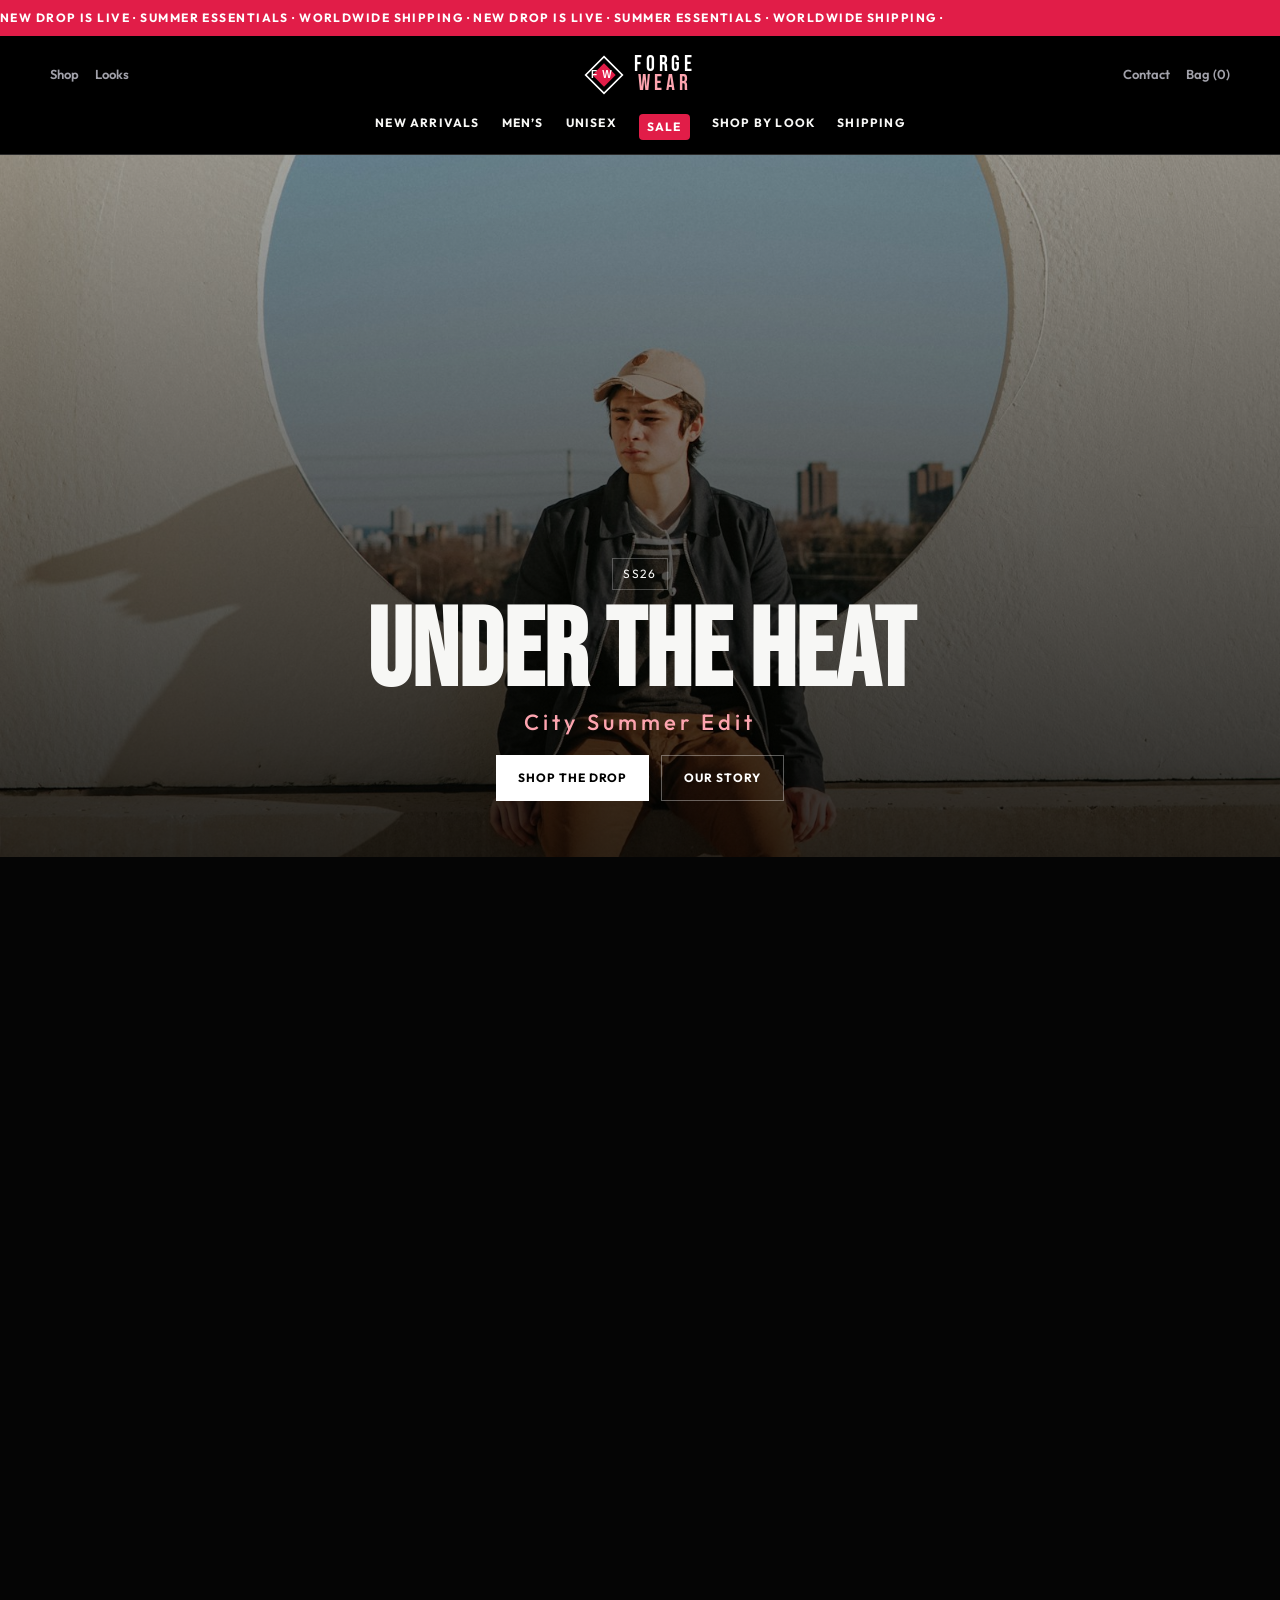
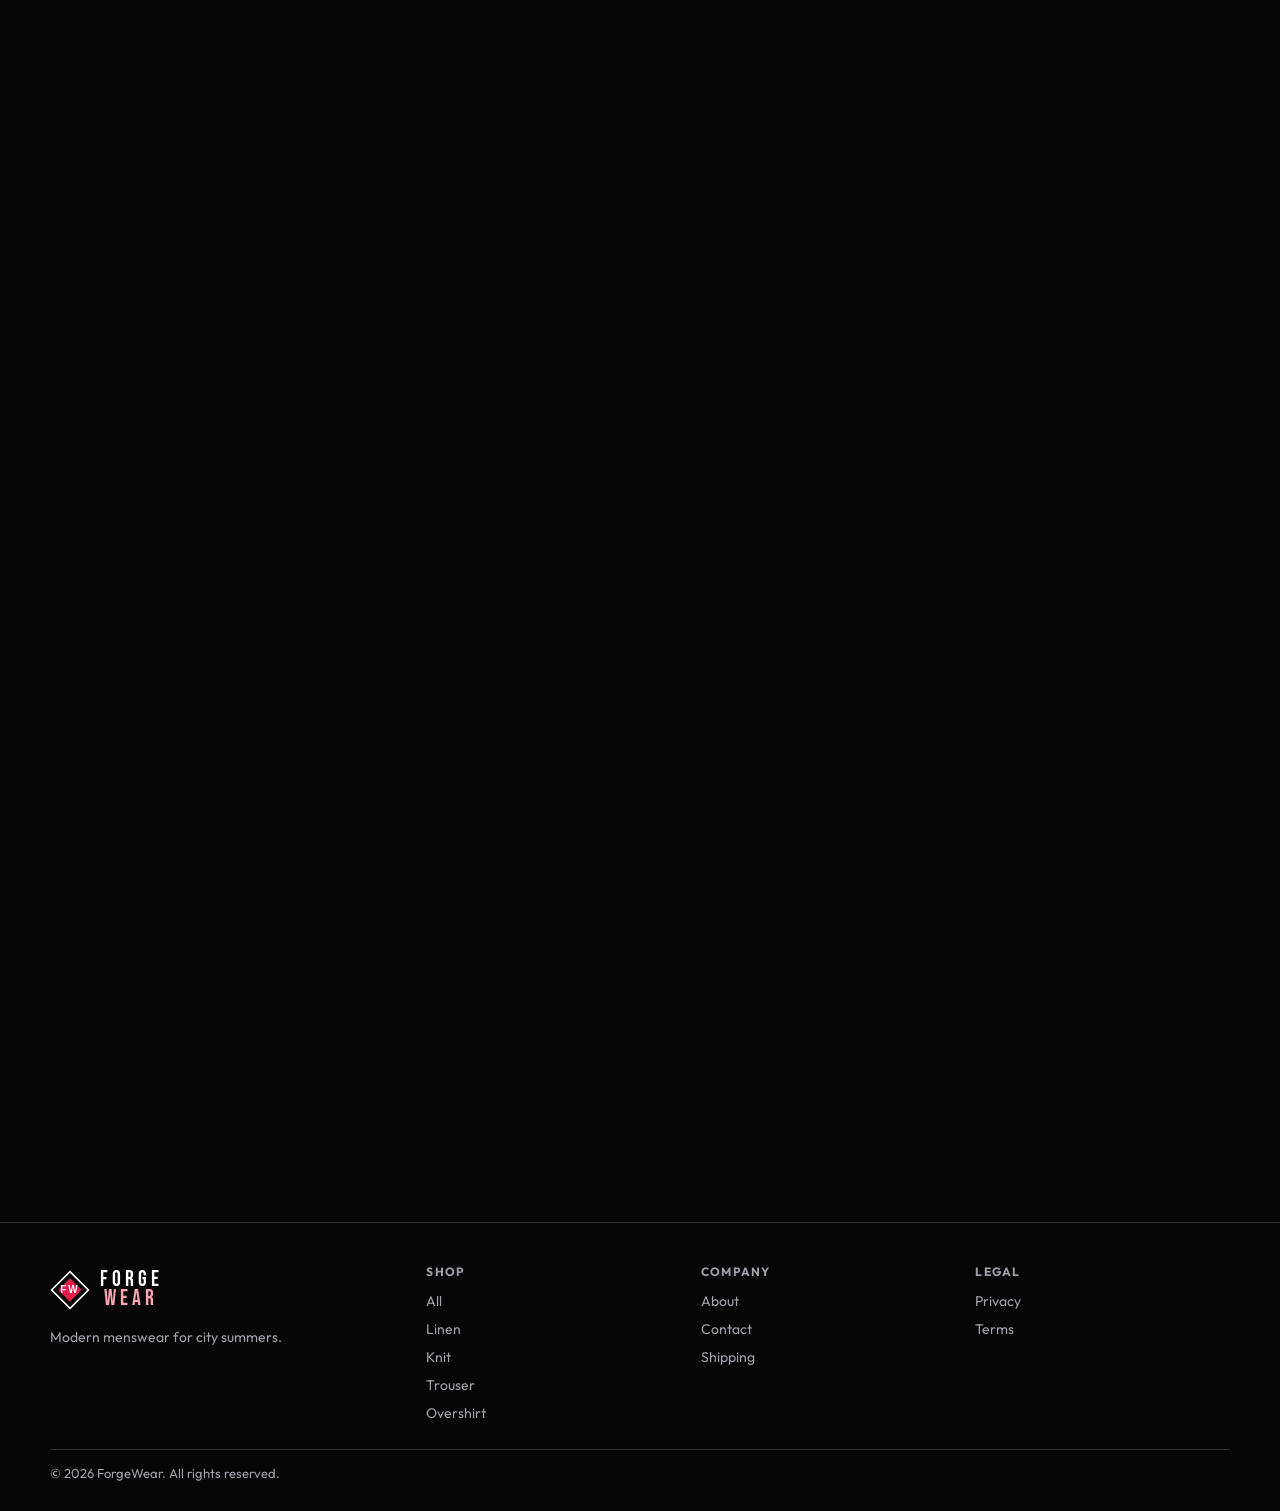
==== commit d6581e6f: "Filter-matched product images, expanded catalogs, unique per-site motion." ====
--- a/index.html
+++ b/index.html
@@ -31,8 +31,7 @@
 </div></div></section>
 
 <section><div class="wrap"><div class="section-head reveal"><h2>FRESH FROM THE RACK</h2><p>Lightweight layers and clean silhouettes.</p></div>
-<div class="grid"><a class="product reveal" href="product-linen.html"><img src="images/p1.jpg" alt="Coastal Linen Shirt"/ loading="lazy" decoding="async"><div class="product-body"><h3>Coastal Linen Shirt</h3><div class="price">$78</div></div></a><a class="product reveal" href="product-knit.html"><img src="images/p2.jpg" alt="Structured Knit Tee"/ loading="lazy" decoding="async"><div class="product-body"><h3>Structured Knit Tee</h3><div class="price">$54</div></div></a><a class="product reveal" href="product-trouser.html"><img src="images/p3.jpg" alt="Motion Tailored Pant"/ loading="lazy" decoding="async"><div class="product-body"><h3>Motion Tailored Pant</h3><div class="price">$96</div></div></a><a class="product reveal" href="product-jacket.html"><img src="images/p4.jpg" alt="Utility Overshirt"/ loading="lazy" decoding="async"><div class="product-body"><h3>Utility Overshirt</h3><div class="price">$89</div></div></a></div></div></section>
-
+<div class="grid"><a class="product reveal" href="product-linen.html" data-product data-fit="relaxed" data-color="sand" data-cat="new mens"><img src="images/linen.jpg" alt="Coastal Linen Shirt" loading="lazy" decoding="async"/><div class="product-body"><h3>Coastal Linen Shirt</h3><div class="price">$78</div></div></a><a class="product reveal" href="product-knit.html" data-product data-fit="regular" data-color="black" data-cat="mens bestsellers"><img src="images/knit.jpg" alt="Structured Knit Tee" loading="lazy" decoding="async"/><div class="product-body"><h3>Structured Knit Tee</h3><div class="price">$54</div></div></a><a class="product reveal" href="product-trouser.html" data-product data-fit="tailored" data-color="navy" data-cat="mens bestsellers"><img src="images/trouser.jpg" alt="Motion Tailored Pant" loading="lazy" decoding="async"/><div class="product-body"><h3>Motion Tailored Pant</h3><div class="price">$96</div></div></a><a class="product reveal" href="product-jacket.html" data-product data-fit="relaxed" data-color="olive" data-cat="mens new"><img src="images/jacket.jpg" alt="Utility Overshirt" loading="lazy" decoding="async"/><div class="product-body"><h3>Utility Overshirt</h3><div class="price">$89</div></div></a></div></div></section>
 <section><div class="wrap"><div class="section-head reveal"><h2>HOW WE MAKE IT</h2></div>
 <div class="process reveal">
 <div class="step"><h3>Design</h3><p>City-tested fits and fabric hand-feel first.</p></div>
@@ -42,7 +41,7 @@
 </div></div></section>
 
 <section><div class="wrap grid-2">
-<img class="split-img reveal" src="images/store.jpg" alt="Store"/ loading="lazy" decoding="async">
+<img class="split-img reveal" src="images/store.jpg" alt="Store" loading="lazy" decoding="async">
 <div class="reveal"><h2 style="font-family:Bebas Neue,sans-serif;font-size:40px">CITY-READY ESSENTIALS</h2>
 <p class="muted" style="margin:12px 0">Pieces that earn a permanent spot in your rotation — no seasonal gimmicks.</p>
 <a class="btn btn-solid" href="about.html">About ForgeWear</a></div>
--- a/styles.css
+++ b/styles.css
@@ -558,3 +558,26 @@
 .logo-forge .logo-stack span:last-child { color: #fda4af; }
 .logo-mark, .logo-text { display: none !important; }
 header .logo-forge { justify-self: center; }
+
+/* ---- Unique motion / section language ---- */
+/* ForgeWear motion — clip / hard cut / product zoom */
+.reveal { opacity: 0; clip-path: inset(0 0 100% 0); transition: .85s var(--ease); }
+.reveal.in { opacity: 1; clip-path: inset(0 0 0 0); }
+.product img { transition: transform .7s var(--ease), filter .7s; }
+.product:hover img { transform: scale(1.08); filter: contrast(1.08); }
+.product { overflow: hidden; }
+.section-head h2 { position: relative; }
+.section-head h2::after {
+  content: ""; display: block; width: 64px; height: 3px; margin-top: 10px; background: var(--red);
+  transform: scaleX(0); transform-origin: left; transition: transform .6s var(--ease);
+}
+.reveal.in .section-head h2::after, .section-head.reveal.in h2::after { transform: scaleX(1); }
+.forge-shop-layout { display: grid; grid-template-columns: 240px 1fr; gap: 28px; align-items: start; }
+.forge-filters { background: var(--panel); border: 1px solid var(--line); border-radius: 8px; padding: 18px; position: sticky; top: 100px; }
+.forge-filters h2 { font-family: "Bebas Neue", sans-serif; letter-spacing: .12em; margin-bottom: 8px; }
+.forge-filters .filter-group > button { color: #fff; border-color: var(--line); }
+.forge-filters .filter-panel label { color: var(--muted); }
+@media (max-width: 900px) { .forge-shop-layout { grid-template-columns: 1fr; } .forge-filters { position: static; } }
+
+.filters button{border:0;background:0;display:flex;justify-content:space-between;width:100%;padding:10px 0;border-top:1px solid var(--line);font:inherit;font-weight:600;cursor:pointer;color:#fff}
+.filters h2{font-size:14px;margin-bottom:12px}
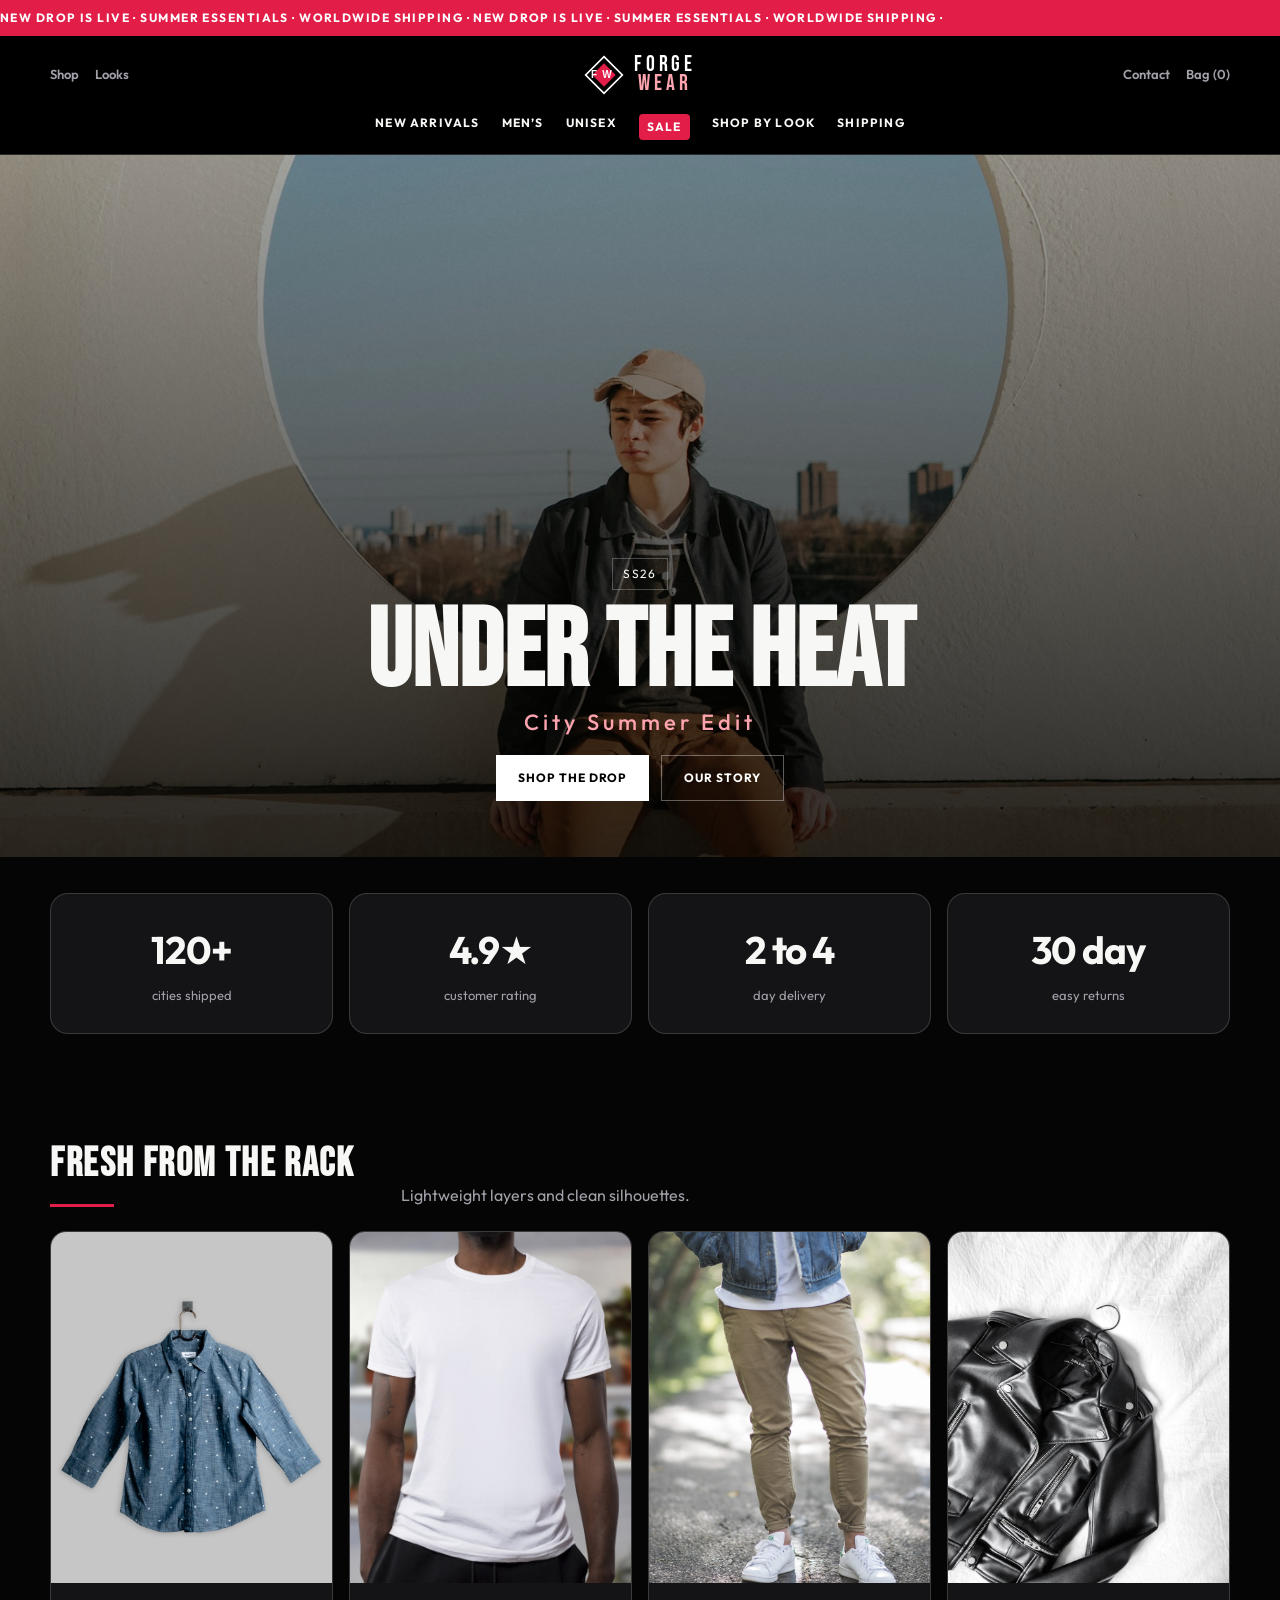
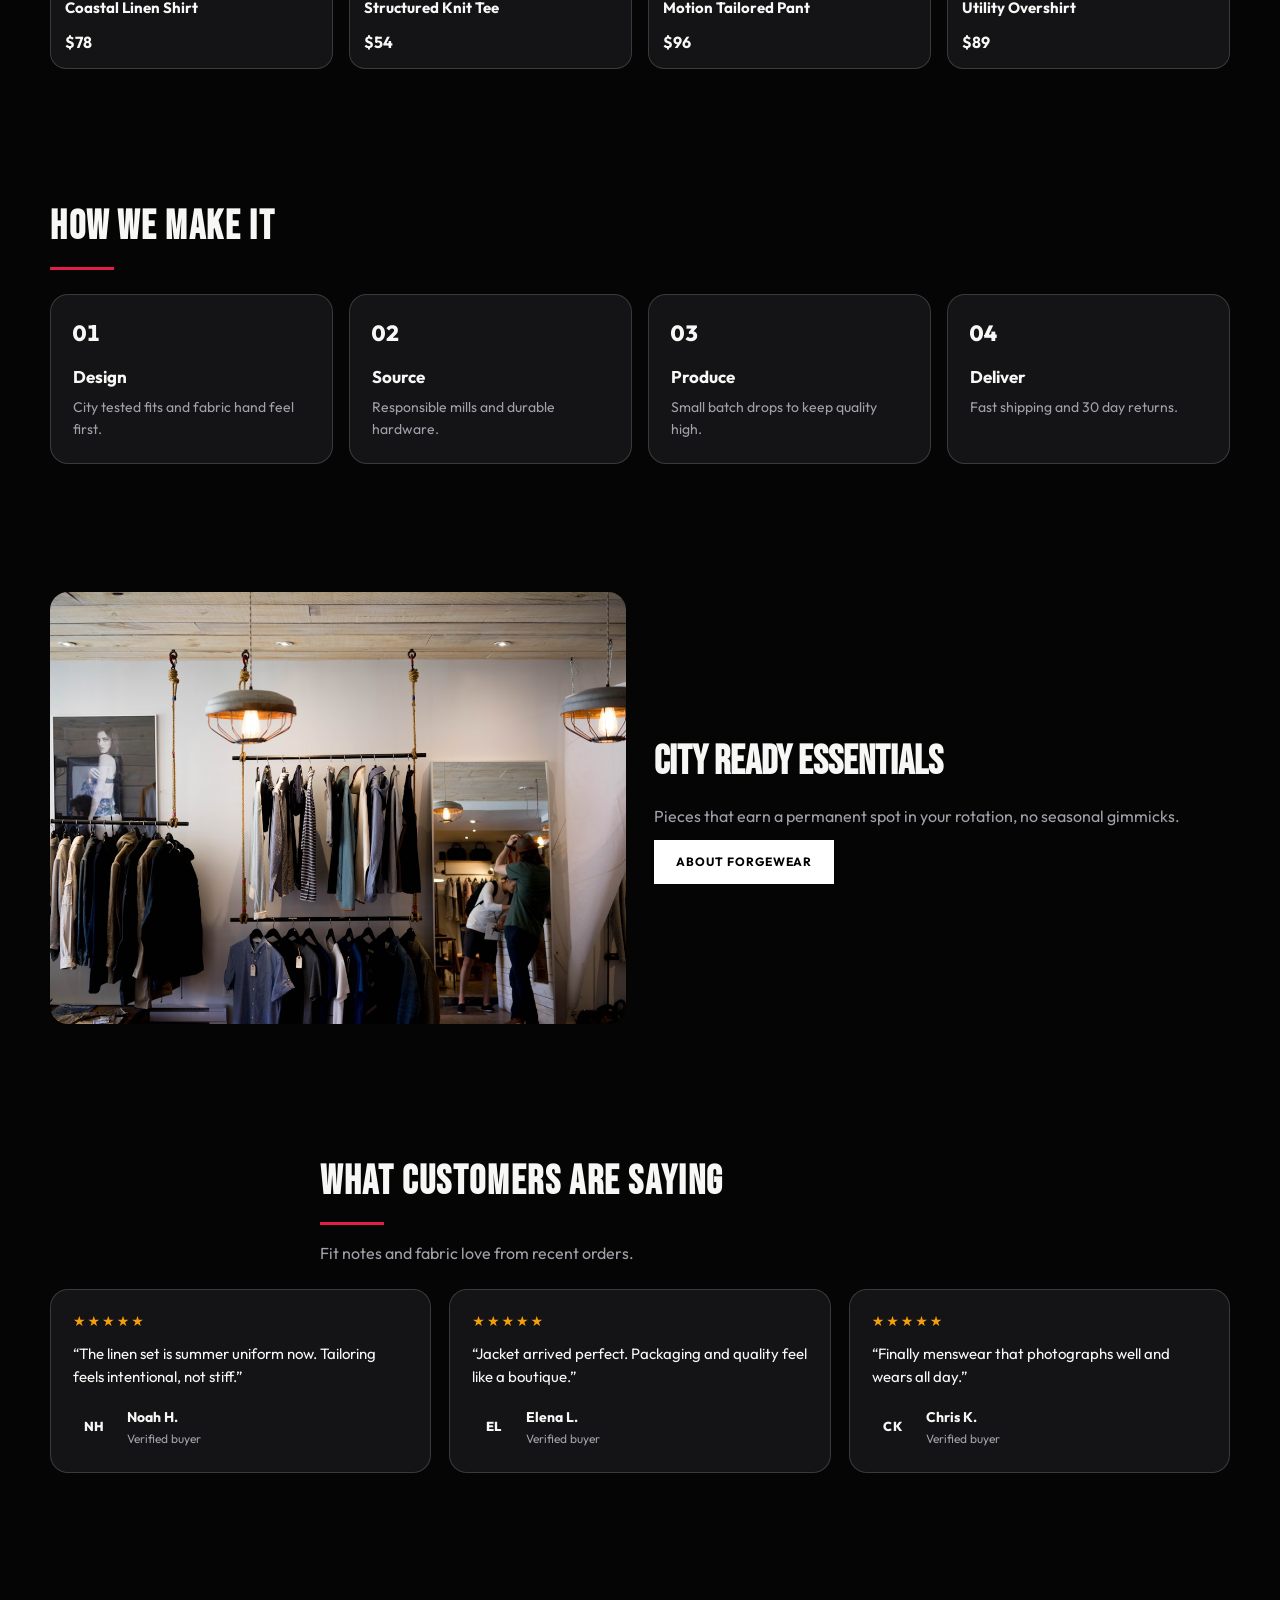
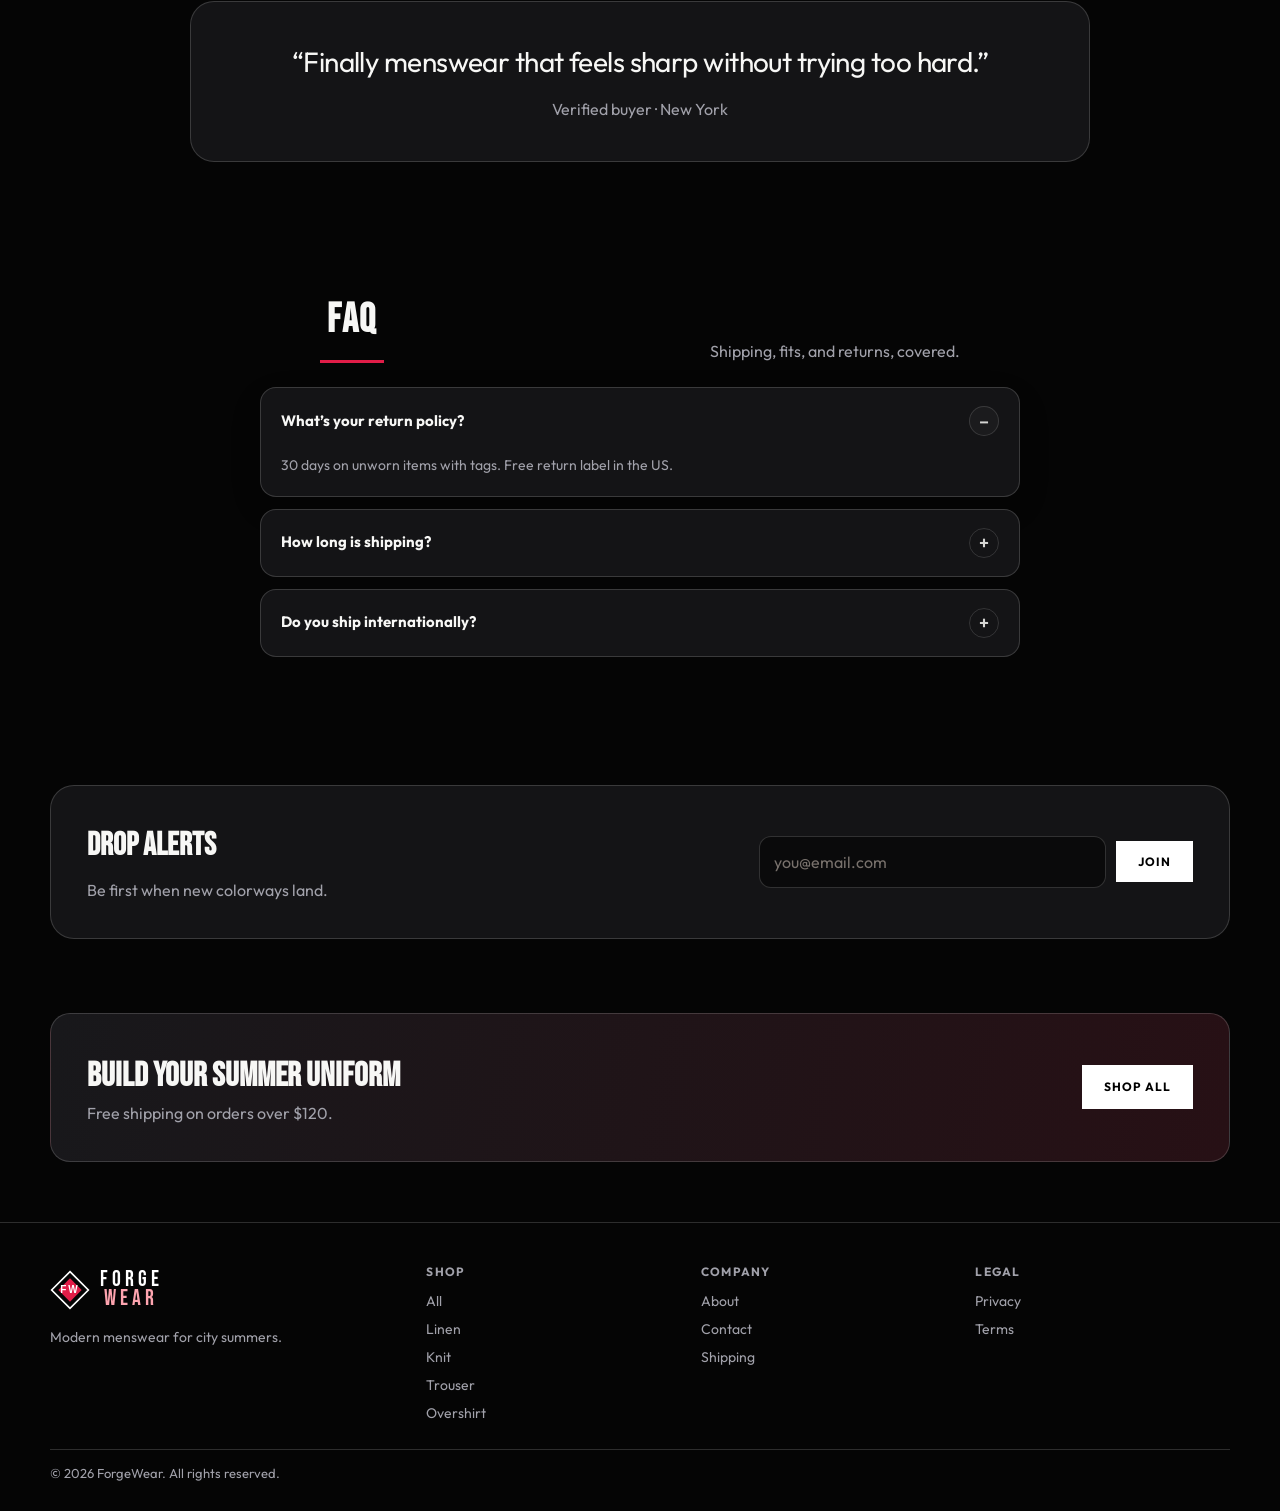
==== commit ab84ff6d: "Remove hyphens and long dashes from site copy. Rewrite visible content so compound words and em dash" ====
--- a/index.html
+++ b/index.html
@@ -1,10 +1,10 @@
 <!DOCTYPE html><html lang="en"><head><meta charset="utf-8"/><meta name="viewport" content="width=device-width,initial-scale=1"/>
 <title>ForgeWear | Modern Menswear</title>
-<meta name="description" content="ForgeWear premium menswear — seasonal drops, curated looks, fast checkout."/>
+<meta name="description" content="ForgeWear premium menswear, seasonal drops, curated looks, fast checkout."/>
 <link href="https://fonts.googleapis.com/css2?family=Bebas+Neue&family=Outfit:wght@400;500;600;700;800&display=swap" rel="stylesheet"/><link rel="stylesheet" href="styles.css"/>  <link rel="icon" href="favicon.svg" type="image/svg+xml"/>
   <meta name="theme-color" content="#070708"/>
   <meta property="og:title" content="ForgeWear | Modern Menswear"/>
-  <meta property="og:description" content="Modern menswear for city summers — curated drops, sharp fits, fast checkout."/>
+  <meta property="og:description" content="Modern menswear for city summers, curated drops, sharp fits, fast checkout."/>
   <meta property="og:type" content="website"/>
   <meta property="og:url" content="https://mryamaslam.github.io/forgewear/"/>
   <meta name="twitter:card" content="summary_large_image"/>
@@ -26,24 +26,24 @@
 <section class="section-tight"><div class="wrap"><div class="stats-strip reveal" style="color:#fff">
 <div class="stat-box" style="background:#121214;border-color:rgba(255,255,255,.09)"><b>120+</b><span>cities shipped</span></div>
 <div class="stat-box" style="background:#121214;border-color:rgba(255,255,255,.09)"><b>4.9★</b><span>customer rating</span></div>
-<div class="stat-box" style="background:#121214;border-color:rgba(255,255,255,.09)"><b>2–4</b><span>day delivery</span></div>
-<div class="stat-box" style="background:#121214;border-color:rgba(255,255,255,.09)"><b>30-day</b><span>easy returns</span></div>
+<div class="stat-box" style="background:#121214;border-color:rgba(255,255,255,.09)"><b>2 to 4</b><span>day delivery</span></div>
+<div class="stat-box" style="background:#121214;border-color:rgba(255,255,255,.09)"><b>30 day</b><span>easy returns</span></div>
 </div></div></section>
 
 <section><div class="wrap"><div class="section-head reveal"><h2>FRESH FROM THE RACK</h2><p>Lightweight layers and clean silhouettes.</p></div>
 <div class="grid"><a class="product reveal" href="product-linen.html" data-product data-fit="relaxed" data-color="sand" data-cat="new mens"><img src="images/linen.jpg" alt="Coastal Linen Shirt" loading="lazy" decoding="async"/><div class="product-body"><h3>Coastal Linen Shirt</h3><div class="price">$78</div></div></a><a class="product reveal" href="product-knit.html" data-product data-fit="regular" data-color="black" data-cat="mens bestsellers"><img src="images/knit.jpg" alt="Structured Knit Tee" loading="lazy" decoding="async"/><div class="product-body"><h3>Structured Knit Tee</h3><div class="price">$54</div></div></a><a class="product reveal" href="product-trouser.html" data-product data-fit="tailored" data-color="navy" data-cat="mens bestsellers"><img src="images/trouser.jpg" alt="Motion Tailored Pant" loading="lazy" decoding="async"/><div class="product-body"><h3>Motion Tailored Pant</h3><div class="price">$96</div></div></a><a class="product reveal" href="product-jacket.html" data-product data-fit="relaxed" data-color="olive" data-cat="mens new"><img src="images/jacket.jpg" alt="Utility Overshirt" loading="lazy" decoding="async"/><div class="product-body"><h3>Utility Overshirt</h3><div class="price">$89</div></div></a></div></div></section>
 <section><div class="wrap"><div class="section-head reveal"><h2>HOW WE MAKE IT</h2></div>
 <div class="process reveal">
-<div class="step"><h3>Design</h3><p>City-tested fits and fabric hand-feel first.</p></div>
+<div class="step"><h3>Design</h3><p>City tested fits and fabric hand feel first.</p></div>
 <div class="step"><h3>Source</h3><p>Responsible mills and durable hardware.</p></div>
-<div class="step"><h3>Produce</h3><p>Small-batch drops to keep quality high.</p></div>
-<div class="step"><h3>Deliver</h3><p>Fast shipping and 30-day returns.</p></div>
+<div class="step"><h3>Produce</h3><p>Small batch drops to keep quality high.</p></div>
+<div class="step"><h3>Deliver</h3><p>Fast shipping and 30 day returns.</p></div>
 </div></div></section>
 
 <section><div class="wrap grid-2">
 <img class="split-img reveal" src="images/store.jpg" alt="Store" loading="lazy" decoding="async">
-<div class="reveal"><h2 style="font-family:Bebas Neue,sans-serif;font-size:40px">CITY-READY ESSENTIALS</h2>
-<p class="muted" style="margin:12px 0">Pieces that earn a permanent spot in your rotation — no seasonal gimmicks.</p>
+<div class="reveal"><h2 style="font-family:Bebas Neue,sans-serif;font-size:40px">CITY READY ESSENTIALS</h2>
+<p class="muted" style="margin:12px 0">Pieces that earn a permanent spot in your rotation, no seasonal gimmicks.</p>
 <a class="btn btn-solid" href="about.html">About ForgeWear</a></div>
 </div></section>
 
@@ -53,11 +53,11 @@
 <p class="muted">Verified buyer · New York</p>
 </div></div></section>
 
-<section><div class="wrap"><div class="section-head center reveal"><h2>FAQ</h2><p>Shipping, fits, and returns — covered.</p></div>
+<section><div class="wrap"><div class="section-head center reveal"><h2>FAQ</h2><p>Shipping, fits, and returns, covered.</p></div>
 <div class="faq reveal">
 <details open><summary>What’s your return policy?</summary><p>30 days on unworn items with tags. Free return label in the US.</p></details>
-<details><summary>How long is shipping?</summary><p>2–4 business days standard in the US. Free over $120.</p></details>
-<details><summary>Do you ship internationally?</summary><p>Yes — rates calculated at checkout.</p></details>
+<details><summary>How long is shipping?</summary><p>2 to 4 business days standard in the US. Free over $120.</p></details>
+<details><summary>Do you ship internationally?</summary><p>Yes, rates calculated at checkout.</p></details>
 </div></div></section>
 
 <section><div class="wrap"><div class="newsletter reveal" style="background:#121214;border-color:rgba(255,255,255,.09)">
--- a/styles.css
+++ b/styles.css
@@ -560,9 +560,9 @@
 header .logo-forge { justify-self: center; }
 
 /* ---- Unique motion / section language ---- */
-/* ForgeWear motion — clip / hard cut / product zoom */
-.reveal { opacity: 0; clip-path: inset(0 0 100% 0); transition: .85s var(--ease); }
-.reveal.in { opacity: 1; clip-path: inset(0 0 0 0); }
+/* ForgeWear motion — slide up + product zoom (no clip-path: it hid content) */
+.reveal { opacity: 0; transform: translateY(28px); transition: .75s var(--ease); }
+.reveal.in { opacity: 1; transform: none; }
 .product img { transition: transform .7s var(--ease), filter .7s; }
 .product:hover img { transform: scale(1.08); filter: contrast(1.08); }
 .product { overflow: hidden; }
